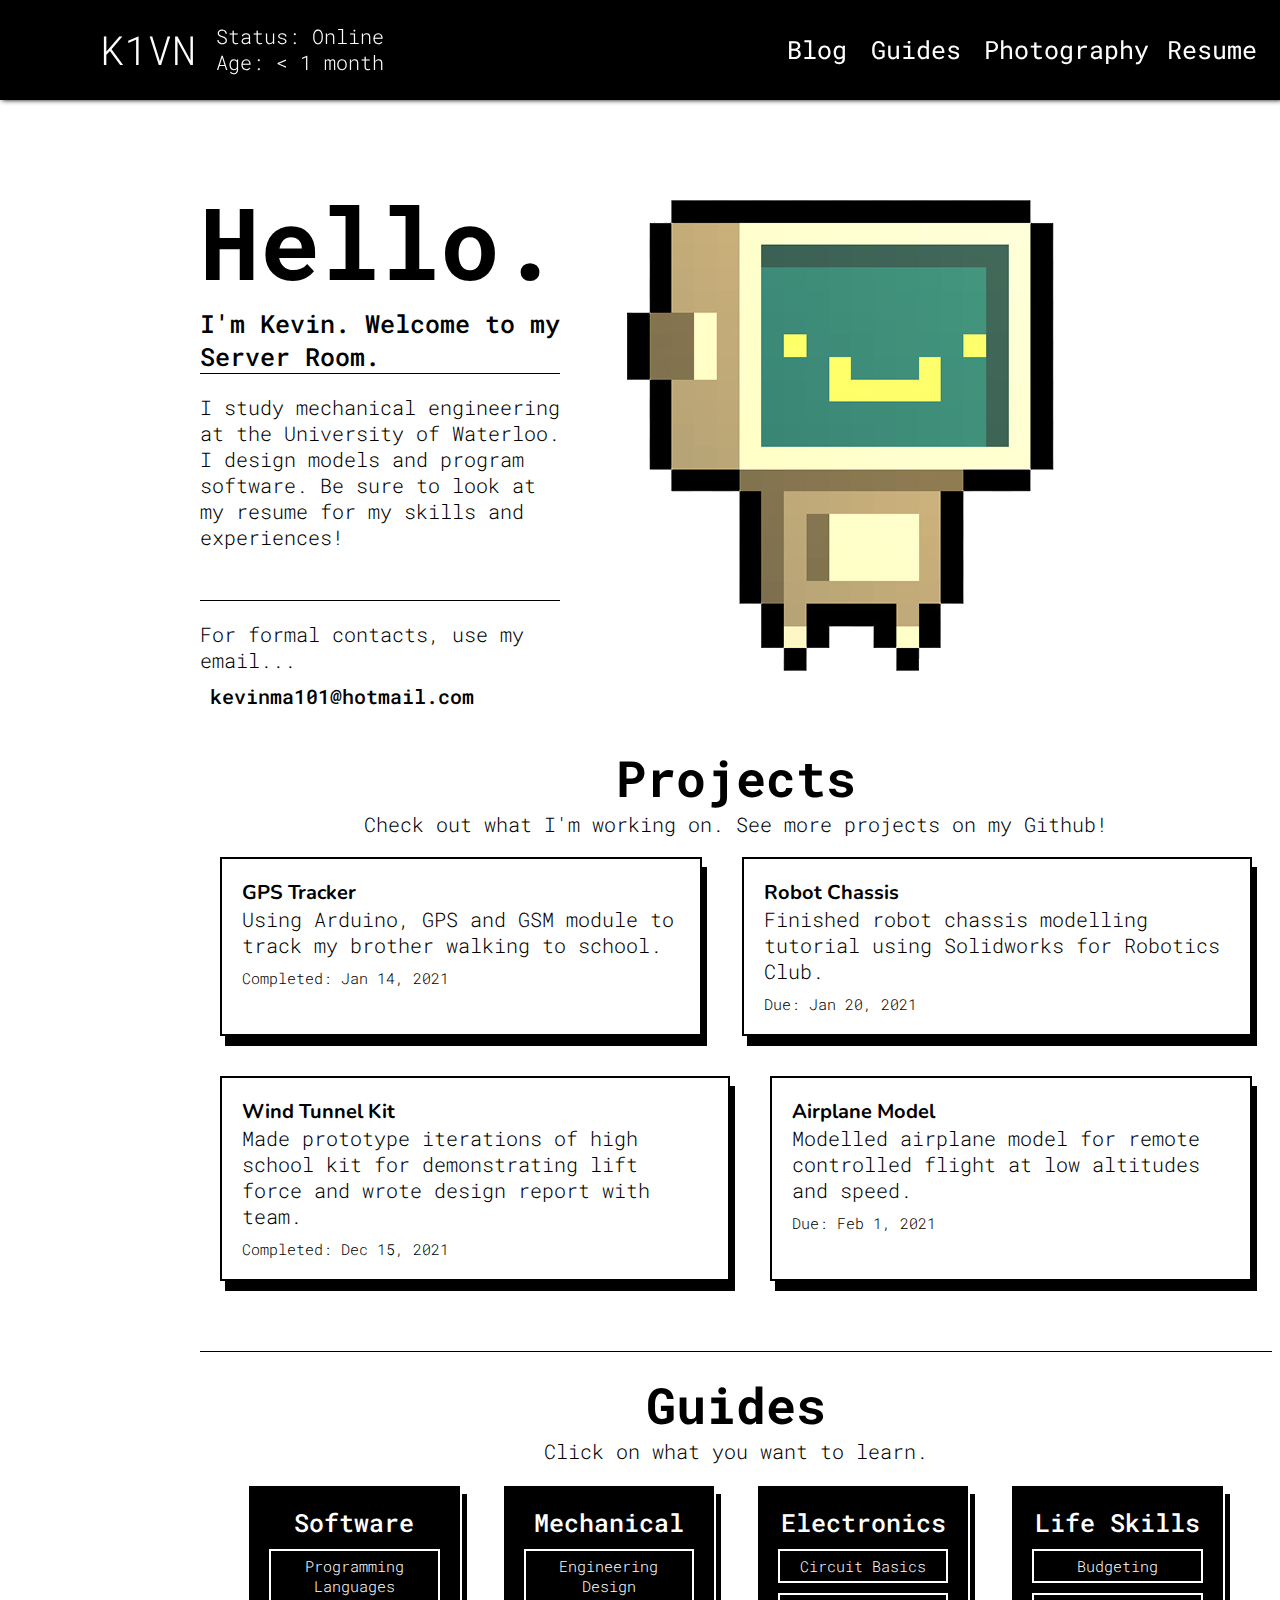
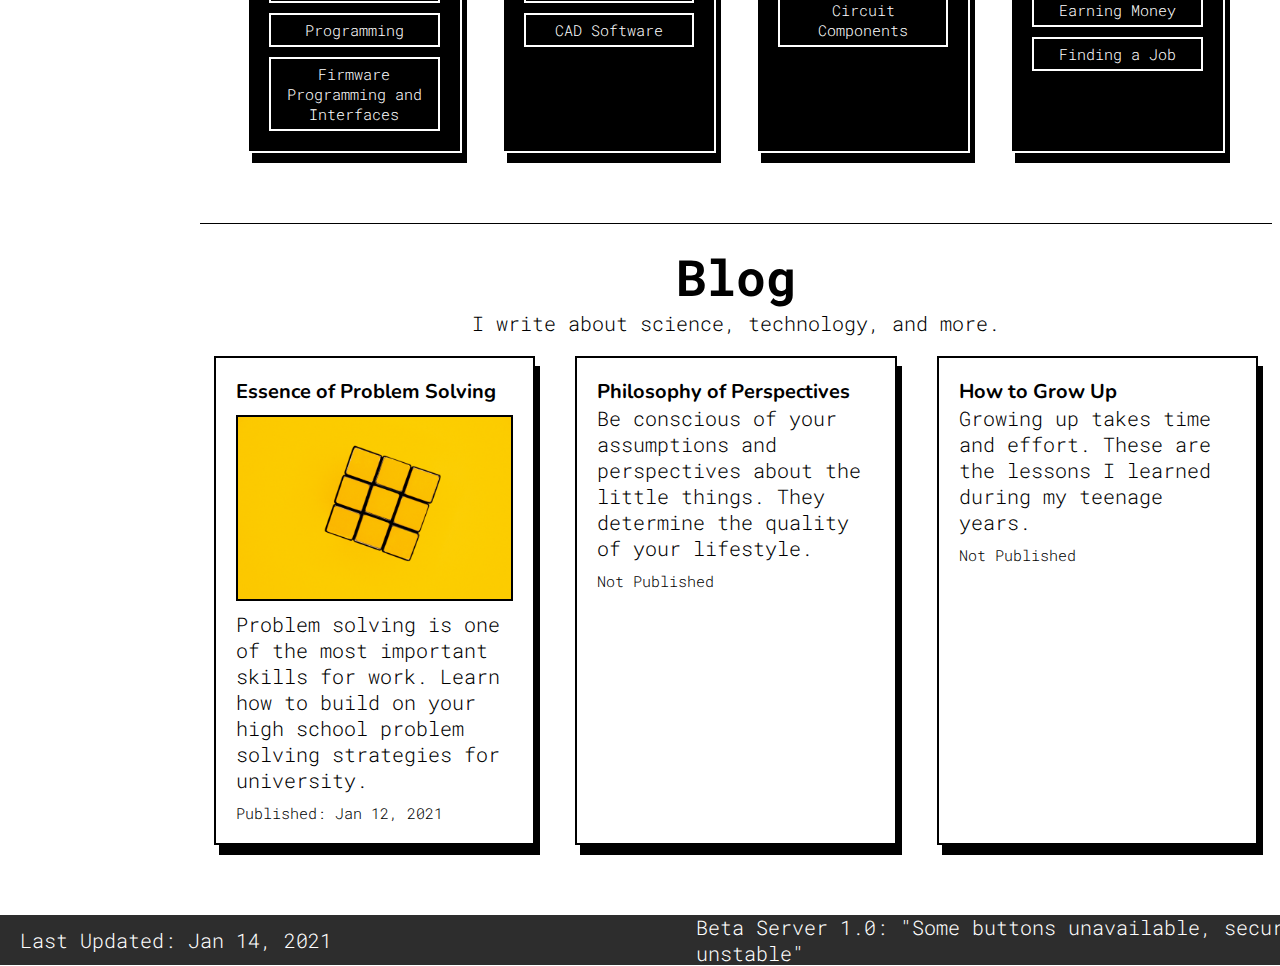
==== index.html @ d91791e1 "Initial commit" ====
<html lang="en">
<head>
    <meta charset="UTF-8">
    <meta name="viewport" content="width=device-width, initial-scale=1.0">
    <title>K1VN's Server Room</title>
    <link rel="stylesheet" href="style.css">
    <link rel="preconnect" href="https://fonts.gstatic.com">
    <link href="https://fonts.googleapis.com/css2?family=Roboto+Mono:wght@300;500&amp;display=swap" rel="stylesheet">
    <link href="https://fonts.googleapis.com/css2?family=Nunito:wght@300:600&amp;&display=swap" rel="stylesheet">
    <link rel="stylesheet" href="https://use.fontawesome.com/releases/v5.15.1/css/all.css" integrity="sha384-vp86vTRFVJgpjF9jiIGPEEqYqlDwgyBgEF109VFjmqGmIY/Y4HV4d3Gp2irVfcrp" crossorigin="anonymous">
</head>
<body>
    <div class='container'>
        <div class='header'>
            <div class='title'>
                <h1>K1VN</h1>
                <div class='status'>
                    <h5>Status: Online</h5>
                    <h5>Age: < 1 month</h5>
                </div>
            </div>
            <ul class='menu'>
                <li><a href="https://k17vn.medium.com">Blog</a></li>
                <li><a href="./guides.html">Guides</a></li>
                <li><a href="./photography.html">Photography</a></li>
                <li><a href="./resume.html">Resume</a></li>
            </ul>
        </div>
        <div class='intro'>
            <div class='intro_text'>
                <h1>Hello.</h1>
                <h5 id='name'>I'm Kevin. Welcome to my Server Room.</h5>
                <div class='about_text'>
                    <h5 id='about'>I study mechanical engineering at the
                        University of Waterloo. I design models and program software.
                        Be sure to look at my resume for my skills and experiences!
                    </h5>
                </div>
                <div class='socials'>
                    <a id='twitter' href="https://twitter.com/K1VN1"><i class="fab fa-twitter fa-3x"></i></a>
                    <a id='instagram' href="https://www.instagram.com/k17vn/"><i class="fab fa-instagram fa-3x"></i></a>
                    <a id='linkedin' href="https://www.linkedin.com/in/kevin-ma-6abb85183/"><i class="fab fa-linkedin fa-3x"></i></a>
                    <a id='github' href="https://github.com/K1VN"><i class="fab fa-github fa-3x"></i></a>
                    <a id='youtube' href="https://www.youtube.com/channel/UCVElT_tWoC9Z_DVdt9XWT1g?guided_help_flow=5"><i class="fab fa-youtube fa-3x"></i></a>
                </div>
                <div class='formal_socials'>
                    <h5 id='formal_contact'>For formal contacts, use my email...</h5>
                    <div class='email_contact'>
                        <a id='email' href="mailto:kevinma101@hotmail.com"><i class="far fa-envelope fa-2x"></i></a>
                        <h5>kevinma101@hotmail.com</h5>
                    </div>
                </div>
            </div>
            <img src="Images/RobotPP.png" alt="">
        </div>
        <div class='projects'>
            <h1 class='section_title'>Projects</h1>
            <h5 class='section_des'>Check out what I'm working on. See more projects on my Github!</h5>
            <div class='project_container'>
                <div class='project_block'>
                    <h1 class='block_title'>GPS Tracker</h1>
                    <h5 class='block_des'>Using Arduino, GPS and GSM module to track my brother walking to school.</h5>
                    <h5 class='block_tag'>Completed: Jan 14, 2021</h5>
                    <a class='github_link' href="https://github.com/K1VN"><i class="fab fa-github fa-2x"></i></a>
                </div>
                <div class='project_block'>
                    <h1 class='block_title'>Robot Chassis</h1>
                    <h5 class='block_des'>Finished robot chassis modelling tutorial using Solidworks for Robotics Club.</h5>
                    <h5 class='block_tag'>Due: Jan 20, 2021</h5>
                    <a class='github_link' href="https://github.com/K1VN"><i class="fab fa-github fa-2x"></i></a>
                </div>
            </div>
            <div class='project_container'>
                <div class='project_block'>
                    <h1 class='block_title'>Wind Tunnel Kit</h1>
                    <h5 class='block_des'>Made prototype iterations of high school kit for demonstrating lift force
                        and wrote design report with team.
                    </h5>
                    <h5 class='block_tag'>Completed: Dec 15, 2021</h5>
                    <a class='github_link' href="https://github.com/K1VN"><i class="fab fa-github fa-2x"></i></a>
                </div>
                <div class='project_block'>
                    <h1 class='block_title'>Airplane Model</h1>
                    <h5 class='block_des'>Modelled airplane model for remote controlled flight at low altitudes and speed.</h5>
                    <h5 class='block_tag'>Due: Feb 1, 2021</h5>
                    <a class='github_link' href="https://github.com/K1VN"><i class="fab fa-github fa-2x"></i></a>
                </div>
            </div>
        </div>
        <div class='guides'>
            <h1 class='section_title'>Guides</h1>
            <h5 class='section_des'>Click on what you want to learn.</h5>
            <div class='guide_content'>
                <div class='guide_block'>
                    <a id='guide_main' href="">Software</a>
                    <ul>
                        <li><a href="">Programming Languages</a></li>
                        <li><a href="">Programming</a></li>
                        <li><a href="">Firmware Programming and Interfaces</a></li>
                    </ul>
                </div>
                <div class='guide_block'>
                    <a id='guide_main' href="">Mechanical</a>
                    <ul>
                        <li><a href="">Engineering Design</a></li>
                        <li><a href="">CAD Software</a></li>
                    </ul>
                </div>
                <div class='guide_block'>
                    <a id='guide_main' href="">Electronics</a>
                    <ul>
                        <li><a href="">Circuit Basics</a></li>
                        <li><a href="">Circuit Components</a></li>
                    </ul>
                </div>
                <div class='guide_block'>
                    <a id='guide_main' href="">Life Skills</a>
                    <ul>
                        <li><a href="">Budgeting</a></li>
                        <li><a href="">Earning Money</a></li>
                        <li><a href="">Finding a Job</a></li>
                    </ul>
                </div>
            </div>
        </div>
        <div class='blog'>
            <h1 class='section_title'>Blog</h1>
            <h5 class='section_des'>I write about science, technology, and more.</h5>
            <div class='blog_container'>
                <div class='blog_block'>
                    <h1 class='block_title'>Essence of Problem Solving</h1>
                    <img class='block_img' src="./Images/daniele-franchi-dt0yhDQmJ4k-unsplash.jpg" alt="">
                    <h5 class='block_des'>Problem solving is one of the most important skills for work. Learn how to
                        build on your high school problem solving strategies for university.
                    </h5>
                    <h5 class='block_tag'>Published: Jan 12, 2021</h5>
                    <a class='medium_link' href="https://k17vn.medium.com"><i class="fab fa-medium fa-3x"></i></a>
                </div>
                <div class='blog_block'>
                    <h1 class='block_title'>Philosophy of Perspectives</h1>
                    <h5 class='block_des'>Be conscious of your assumptions and perspectives about the little things.
                        They determine the quality of your lifestyle.
                    </h5>
                    <h5 class='block_tag'>Not Published</h5>
                    <a class='medium_link' href="https://k17vn.medium.com"><i class="fab fa-medium fa-3x"></i></a>
                </div>
                <div class='blog_block'>
                    <h1 class='block_title'>How to Grow Up</h1>
                    <h5 class='block_des'>Growing up takes time and effort. These are the lessons I learned during my
                        teenage years.
                    </h5>
                    <h5 class='block_tag'>Not Published</h5>
                    <a class='medium_link' href="https://k17vn.medium.com"><i class="fab fa-medium fa-3x"></i></a>
                </div>
            </div>
        </div>
        <div class='footer'>
            <h5 class='date'>Last Updated: Jan 14, 2021</h5>
            <h5 class='version'>Beta Server 1.0: "Some buttons unavailable, security unstable"</h5>
        </div>
    </div>
</body>
</html>
---- style.css ----
* {
    padding: 0;
    margin: 0;
    box-sizing: border-box;
}

.container {
    display: grid;
    grid-template-columns: 150px 50px auto 150px 150px;
    grid-template-rows: 725px auto auto auto 50px;
}

/* Start of Header */

.header {
    width: 100%;
    height: 100px;
    border-bottom: 2px black solid;
    box-shadow: 2px 0 5px;
    display: flex;
    align-items: center;
    padding-left: 100px;
    position: fixed;
    background-color: black;
    z-index: 1;
}

.title {
    margin-right: 20px;
    padding-right: 20px;
    width: 60%;
    display: flex;
    align-items: center;
}

.title h1 {
    font-family: 'Roboto Mono', monospace;
    font-weight: 300;
    font-size: 40px;
    color: white;
}

.title h5 {
    font-family: 'Roboto Mono', monospace;
    font-weight: 300;
    font-size: 20px;
    color: white;
    margin-left: 20px;
}

.menu {
    display: flex;
    list-style: none;
}

.menu a {
    text-decoration: none;
    color: white;
    margin-right: 30px;
    font-family: 'Roboto Mono', monospace;
    font-size: 25px;
    position: relative;
}

.header a:after {
    width: 0;
    height: 2px;
    content: "";
    position: absolute;
    left: 50%;
    bottom: 0;
    background-color: white;
    display: block;
    transition: width 0.3s, left 0.3s;
}

.header a:hover:after {
    width: 100%;
    left: 0;
}

/* End of Header */
/* Start of Intro */

.intro {
    grid-column: 3 / span 2;
    grid-row: 1 / span 1;
    display: flex;
}

.intro_text {
    margin-top: 175px;
}

.intro h1 {
    font-family: 'Roboto Mono', monospace;
    font-size: 100px;
}

.intro h5 {
    font-family: 'Roboto Mono', monospace;
    font-size: 20px;
    font-weight: 300;
}

.about_text {
    width: 100%;
    border-top: 1px black solid;
}

#name {
    font-size: 25px;
    font-weight: 500;
}

#about {
    margin: 20px 0;
}

.formal_socials {
    margin-top: 50px;
    border-top: 1px black solid;
}

#formal_contact {
    margin-top: 20px;
}

.email_contact {
    margin-top: 10px;
    display: flex;
    align-items: center;
}

.email_contact a {
    text-decoration: none;
}

.email_contact h5 {
    margin-left: 10px;
    font-weight: 500;
}

#email {
    color: black;
}

.socials i {
    margin-left: 20px;
}

#twitter {
    color: #1DA1F2;
}

#instagram {
    color: #C13584;
}

#linkedin {
    color: #2867B2;
}

#github {
    color: black;
}

.intro img {
    width: 562px;
    height: 619px;
    margin-top: 100px;
    margin-right: 150px;
}

/* End of Intro */
/* Start of Projects */

.projects {
    grid-column: 3 / span 2;
    grid-row: 2 / span 1;
    border-bottom: 1px black solid;
    padding-bottom: 50px;
}

.section_title {
    font-family: 'Roboto Mono', monospace;
    font-size: 50px;
    margin-top: 20px;
    display: block;
    text-align: center;
}

.section_des {
    font-family: 'Roboto Mono', monospace;
    font-size: 20px;
    font-weight: 300;
    text-align: center;
}

.project_container {
    display: flex;
    justify-content: center;
}

.project_block {
    min-width: 45%;
    margin: 20px;
    padding: 20px;
    border: 2px black solid;
    box-shadow: 5px 10px;
    transition: background-color 0.3s, color 0.3s, box-shadow 0.2s;
}

.project_block:hover > .github_link {
    color: white;
}

.project_block:hover {
    background-color: black;
    color: white;
}

.block_title {
    font-family: 'Nunito', monospace;
    font-size: 20px;
}

.block_des {
    font-family: 'Roboto Mono', monospace;
    font-weight: 300;
    font-size: 20px;
}

.block_tag {
    font-family: 'Roboto Mono', monospace;
    font-weight: 300;
    font-size: 15px;
    margin-top: 10px;
}

.github_link {
    float: right;
    color: black;
}

/* End of Projects */
/* Start of Guides */

.guides {
    grid-column: 3 / span 2;
    grid-row: 3 / span 1;
    border-bottom: 1px black solid;
    padding-bottom: 50px;
}

.guide_content {
    display: flex;
    vertical-align: middle;
    text-align: center;
    justify-content: center;
}

.guide_block {
    width: 20%;
    margin: 20px;
    padding: 20px;
    border: 2px white solid;
    box-shadow: 5px 10px;
    background-color: black;
}

.guide_block ul {
    list-style: none;
}

.guide_block li {
    margin-top: 10px;
    padding: 5px;
    border: 2px white solid;
}

.guide_block a {
    font-family: 'Roboto Mono', monospace;
    font-size: 15px;
    font-weight: 300;
    text-decoration: none;
    color: white;
    display: block;
}

#guide_main {
    font-size: 25px;
    font-weight: 500;
}

@keyframes flicker {
    0% {
        background-color: black;
        color: white;
    }
    50% {
        background-color: white;
        color: black;
    }
    100% {
        background-color: black;
        color: white;
    }
}

.guide_block a:hover {
    animation-name: flicker;
    animation-duration: 1s;
    animation-iteration-count: infinite;
}

/* End of Guides */
/* Start of Content */

.blog {
    grid-column: 3 / span 2;
    grid-row: 4 / span 1;
    padding-bottom: 50px;
}

.blog_container {
    display: flex;
    justify-content: center;
}

.blog_block {
    min-width: 30%;
    margin: 20px;
    padding: 20px;
    border: 2px black solid;
    box-shadow: 5px 10px;
    transition: background-color 0.3s, color 0.3s, box-shadow 0.2s;
}

.block_img {
    width: 100%;
    height: auto;
    border: 2px black solid;
    margin: 10px 0;
}

.medium_link {
    float: right;
    color: black;
}

.blog_block:hover > .medium_link {
    color: white;
}

.blog_block:hover > .block_img {
    border: 2px white solid;
}

.blog_block:hover {
    background-color: black;
    color: white;
}

#medium {
    color: black;
}

#youtube {
    color: #FF0000;
}

/* End of Content */
/* Start of Footer */

.footer {
    grid-column: 1 / span 5;
    grid-row: 5 / span 1;
    background-color: #2d2d2d;
    padding: 20px;
    display: flex;
    align-items: center;
}

.footer h5 {
    font-family: 'Roboto Mono', monospace;
    color: white;
    font-weight: 300;
    font-size: 20px;
}

.date {
    width: 50%;
}

.version {
    margin-left: 20px;
}
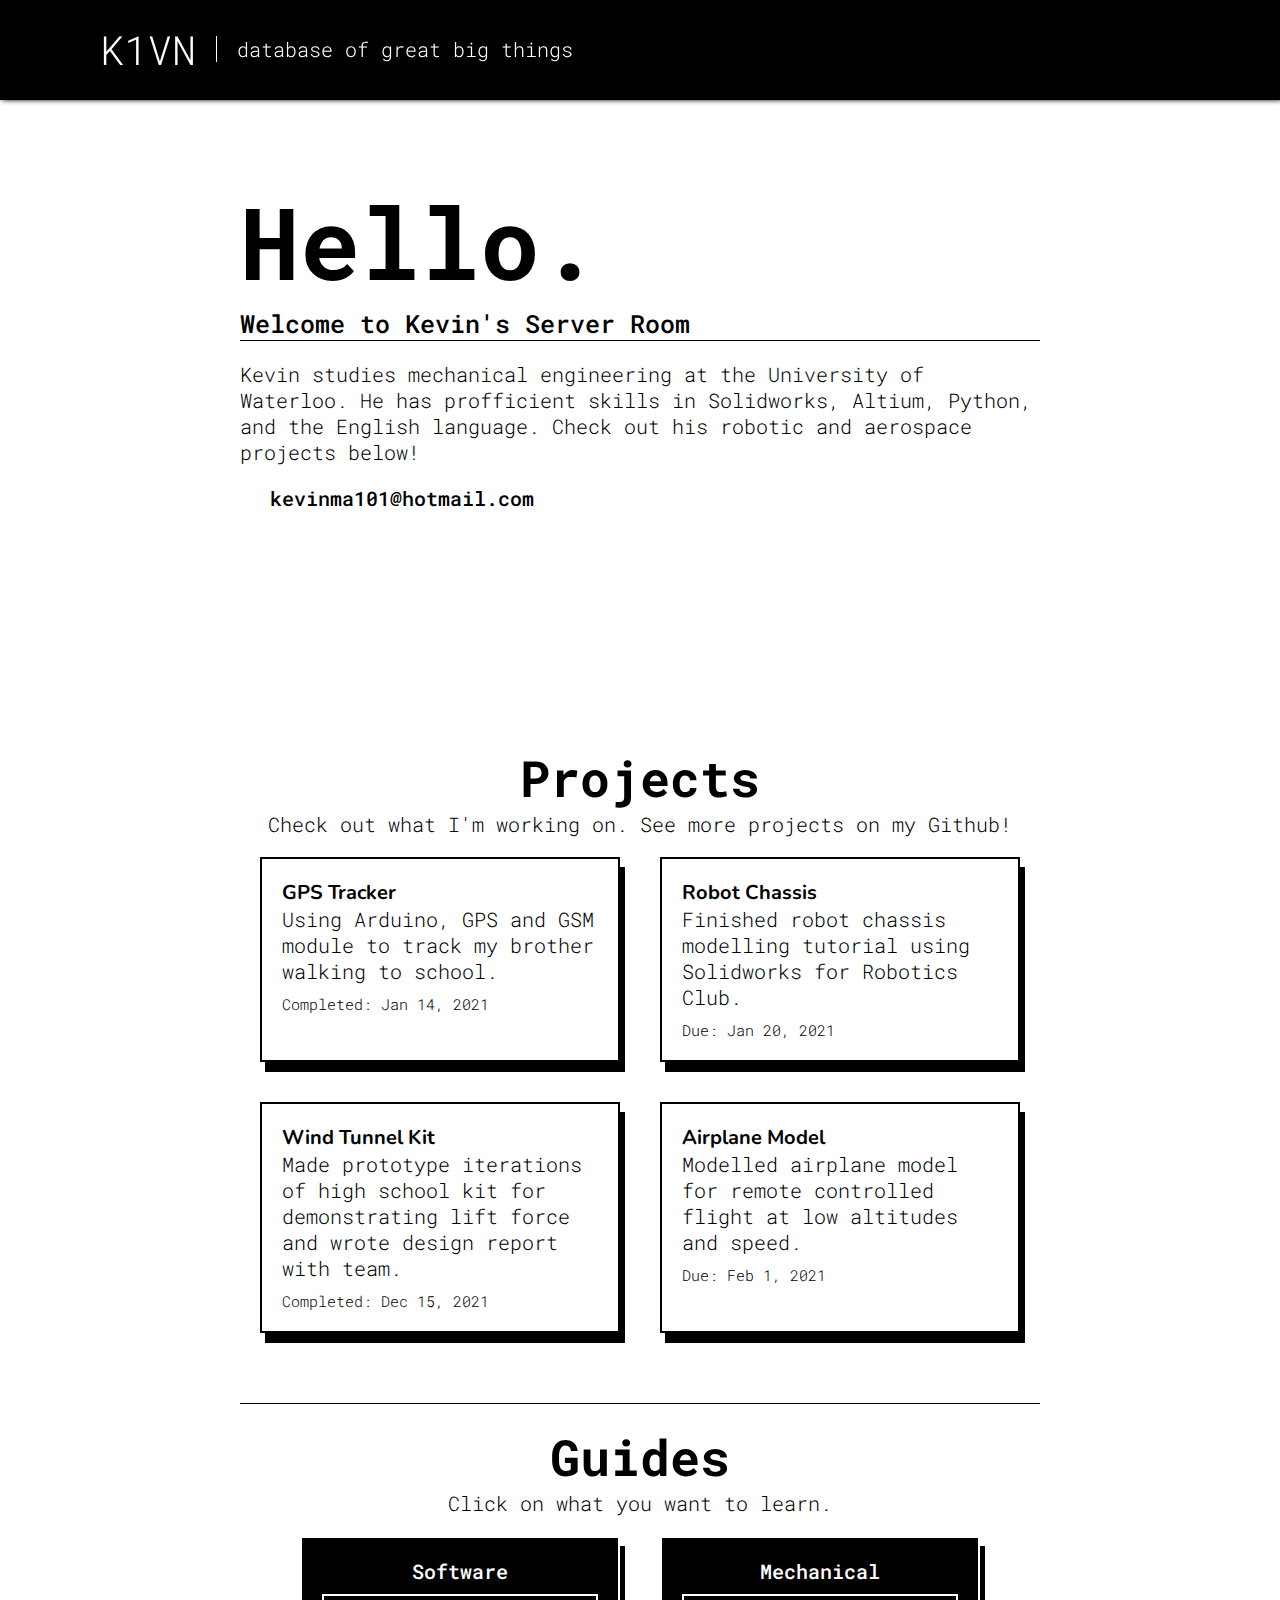
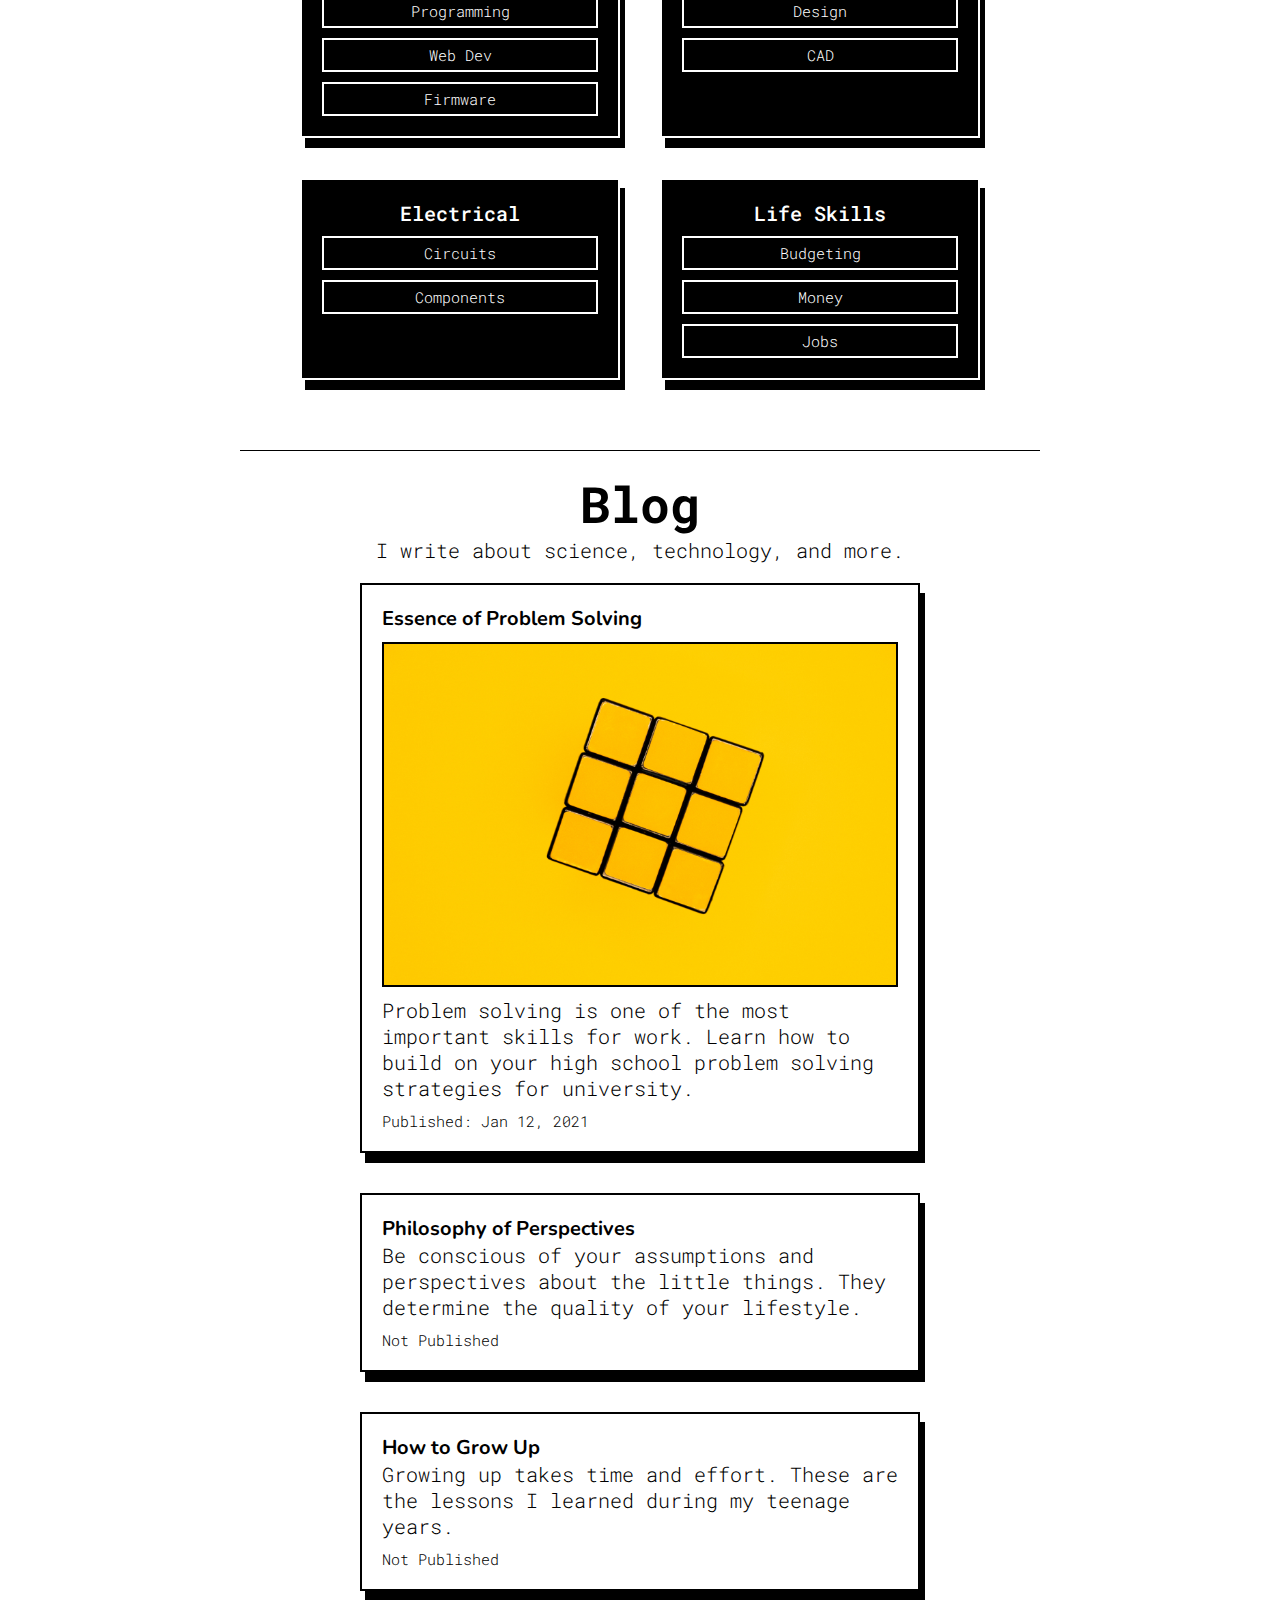
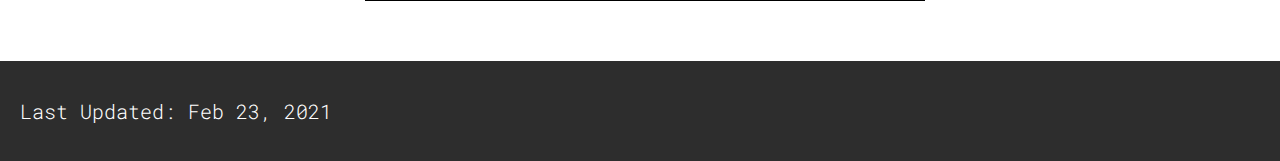
==== commit 55654101: "Redesigned for mobile" ====
--- a/index.html
+++ b/index.html
@@ -14,26 +14,20 @@
         <div class='header'>
             <div class='title'>
                 <h1>K1VN</h1>
-                <div class='status'>
-                    <h5>Status: Online</h5>
-                    <h5>Age: < 1 month</h5>
+                <div class='slogan'>
+                    <h5>database of great big things</h5>
                 </div>
             </div>
-            <ul class='menu'>
-                <li><a href="https://k17vn.medium.com">Blog</a></li>
-                <li><a href="./guides.html">Guides</a></li>
-                <li><a href="./photography.html">Photography</a></li>
-                <li><a href="./resume.html">Resume</a></li>
-            </ul>
         </div>
         <div class='intro'>
             <div class='intro_text'>
                 <h1>Hello.</h1>
-                <h5 id='name'>I'm Kevin. Welcome to my Server Room.</h5>
+                <h5 id='name'>Welcome to Kevin's Server Room</h5>
                 <div class='about_text'>
-                    <h5 id='about'>I study mechanical engineering at the
-                        University of Waterloo. I design models and program software.
-                        Be sure to look at my resume for my skills and experiences!
+                    <h5 id='about'>Kevin studies mechanical engineering at the
+                        University of Waterloo. He has profficient skills in Solidworks,
+                        Altium, Python, and the English language. Check out his
+                        robotic and aerospace projects below!
                     </h5>
                 </div>
                 <div class='socials'>
@@ -43,15 +37,11 @@
                     <a id='github' href="https://github.com/K1VN"><i class="fab fa-github fa-3x"></i></a>
                     <a id='youtube' href="https://www.youtube.com/channel/UCVElT_tWoC9Z_DVdt9XWT1g?guided_help_flow=5"><i class="fab fa-youtube fa-3x"></i></a>
                 </div>
-                <div class='formal_socials'>
-                    <h5 id='formal_contact'>For formal contacts, use my email...</h5>
-                    <div class='email_contact'>
-                        <a id='email' href="mailto:kevinma101@hotmail.com"><i class="far fa-envelope fa-2x"></i></a>
-                        <h5>kevinma101@hotmail.com</h5>
-                    </div>
+                <div class='email_contact'>
+                    <a id='email' href="mailto:kevinma101@hotmail.com"><i class="far fa-envelope fa-3x"></i></a>
+                    <h5>kevinma101@hotmail.com</h5>
                 </div>
             </div>
-            <img src="Images/RobotPP.png" alt="">
         </div>
         <div class='projects'>
             <h1 class='section_title'>Projects</h1>
@@ -94,31 +84,33 @@
                 <div class='guide_block'>
                     <a id='guide_main' href="">Software</a>
                     <ul>
-                        <li><a href="">Programming Languages</a></li>
                         <li><a href="">Programming</a></li>
-                        <li><a href="">Firmware Programming and Interfaces</a></li>
+                        <li><a href="">Web Dev</a></li>
+                        <li><a href="">Firmware</a></li>
                     </ul>
                 </div>
                 <div class='guide_block'>
                     <a id='guide_main' href="">Mechanical</a>
                     <ul>
-                        <li><a href="">Engineering Design</a></li>
-                        <li><a href="">CAD Software</a></li>
+                        <li><a href="">Design</a></li>
+                        <li><a href="">CAD</a></li>
                     </ul>
                 </div>
+            </div>
+            <div class='guide_content'>
                 <div class='guide_block'>
-                    <a id='guide_main' href="">Electronics</a>
+                    <a id='guide_main' href="">Electrical</a>
                     <ul>
-                        <li><a href="">Circuit Basics</a></li>
-                        <li><a href="">Circuit Components</a></li>
+                        <li><a href="">Circuits</a></li>
+                        <li><a href="">Components</a></li>
                     </ul>
                 </div>
                 <div class='guide_block'>
                     <a id='guide_main' href="">Life Skills</a>
                     <ul>
                         <li><a href="">Budgeting</a></li>
-                        <li><a href="">Earning Money</a></li>
-                        <li><a href="">Finding a Job</a></li>
+                        <li><a href="">Money</a></li>
+                        <li><a href="">Jobs</a></li>
                     </ul>
                 </div>
             </div>
@@ -136,6 +128,8 @@
                     <h5 class='block_tag'>Published: Jan 12, 2021</h5>
                     <a class='medium_link' href="https://k17vn.medium.com"><i class="fab fa-medium fa-3x"></i></a>
                 </div>
+            </div>
+            <div class='blog_container'>
                 <div class='blog_block'>
                     <h1 class='block_title'>Philosophy of Perspectives</h1>
                     <h5 class='block_des'>Be conscious of your assumptions and perspectives about the little things.
@@ -144,6 +138,8 @@
                     <h5 class='block_tag'>Not Published</h5>
                     <a class='medium_link' href="https://k17vn.medium.com"><i class="fab fa-medium fa-3x"></i></a>
                 </div>
+            </div>
+            <div class='blog_container'>
                 <div class='blog_block'>
                     <h1 class='block_title'>How to Grow Up</h1>
                     <h5 class='block_des'>Growing up takes time and effort. These are the lessons I learned during my
@@ -155,8 +151,7 @@
             </div>
         </div>
         <div class='footer'>
-            <h5 class='date'>Last Updated: Jan 14, 2021</h5>
-            <h5 class='version'>Beta Server 1.0: "Some buttons unavailable, security unstable"</h5>
+            <h5 class='date'>Last Updated: Feb 23, 2021</h5>
         </div>
     </div>
 </body>
--- a/style.css
+++ b/style.css
@@ -6,8 +6,8 @@
 
 .container {
     display: grid;
-    grid-template-columns: 150px 50px auto 150px 150px;
-    grid-template-rows: 725px auto auto auto 50px;
+    grid-template-columns: 2fr 800px 2fr;
+    grid-template-rows: 725px auto auto auto 100px;
 }
 
 /* Start of Header */
@@ -48,18 +48,9 @@
     margin-left: 20px;
 }
 
-.menu {
-    display: flex;
-    list-style: none;
-}
-
-.menu a {
-    text-decoration: none;
-    color: white;
-    margin-right: 30px;
-    font-family: 'Roboto Mono', monospace;
-    font-size: 25px;
-    position: relative;
+.slogan {
+    margin-left: 20px;
+    border-left: 1px solid white;
 }
 
 .header a:after {
@@ -83,7 +74,7 @@
 /* Start of Intro */
 
 .intro {
-    grid-column: 3 / span 2;
+    grid-column: 2;
     grid-row: 1 / span 1;
     display: flex;
 }
@@ -117,17 +108,9 @@
     margin: 20px 0;
 }
 
-.formal_socials {
-    margin-top: 50px;
-    border-top: 1px black solid;
-}
-
-#formal_contact {
+.email_contact {
+    margin-left: 20px;
     margin-top: 20px;
-}
-
-.email_contact {
-    margin-top: 10px;
     display: flex;
     align-items: center;
 }
@@ -165,18 +148,11 @@
     color: black;
 }
 
-.intro img {
-    width: 562px;
-    height: 619px;
-    margin-top: 100px;
-    margin-right: 150px;
-}
-
 /* End of Intro */
 /* Start of Projects */
 
 .projects {
-    grid-column: 3 / span 2;
+    grid-column: 2;
     grid-row: 2 / span 1;
     border-bottom: 1px black solid;
     padding-bottom: 50px;
@@ -243,11 +219,17 @@
     color: black;
 }
 
+@media (max-width: 800px) {
+    .intro, .project, .guides, .blog {
+        margin: 0 20px;
+    }
+}
+
 /* End of Projects */
 /* Start of Guides */
 
 .guides {
-    grid-column: 3 / span 2;
+    grid-column: 2;
     grid-row: 3 / span 1;
     border-bottom: 1px black solid;
     padding-bottom: 50px;
@@ -261,7 +243,7 @@
 }
 
 .guide_block {
-    width: 20%;
+    width: 40%;
     margin: 20px;
     padding: 20px;
     border: 2px white solid;
@@ -289,7 +271,7 @@
 }
 
 #guide_main {
-    font-size: 25px;
+    font-size: 20px;
     font-weight: 500;
 }
 
@@ -318,7 +300,7 @@
 /* Start of Content */
 
 .blog {
-    grid-column: 3 / span 2;
+    grid-column: 2;
     grid-row: 4 / span 1;
     padding-bottom: 50px;
 }
@@ -330,6 +312,7 @@
 
 .blog_block {
     min-width: 30%;
+    width: 70%;
     margin: 20px;
     padding: 20px;
     border: 2px black solid;
@@ -392,7 +375,3 @@
 .date {
     width: 50%;
 }
-
-.version {
-    margin-left: 20px;
-}
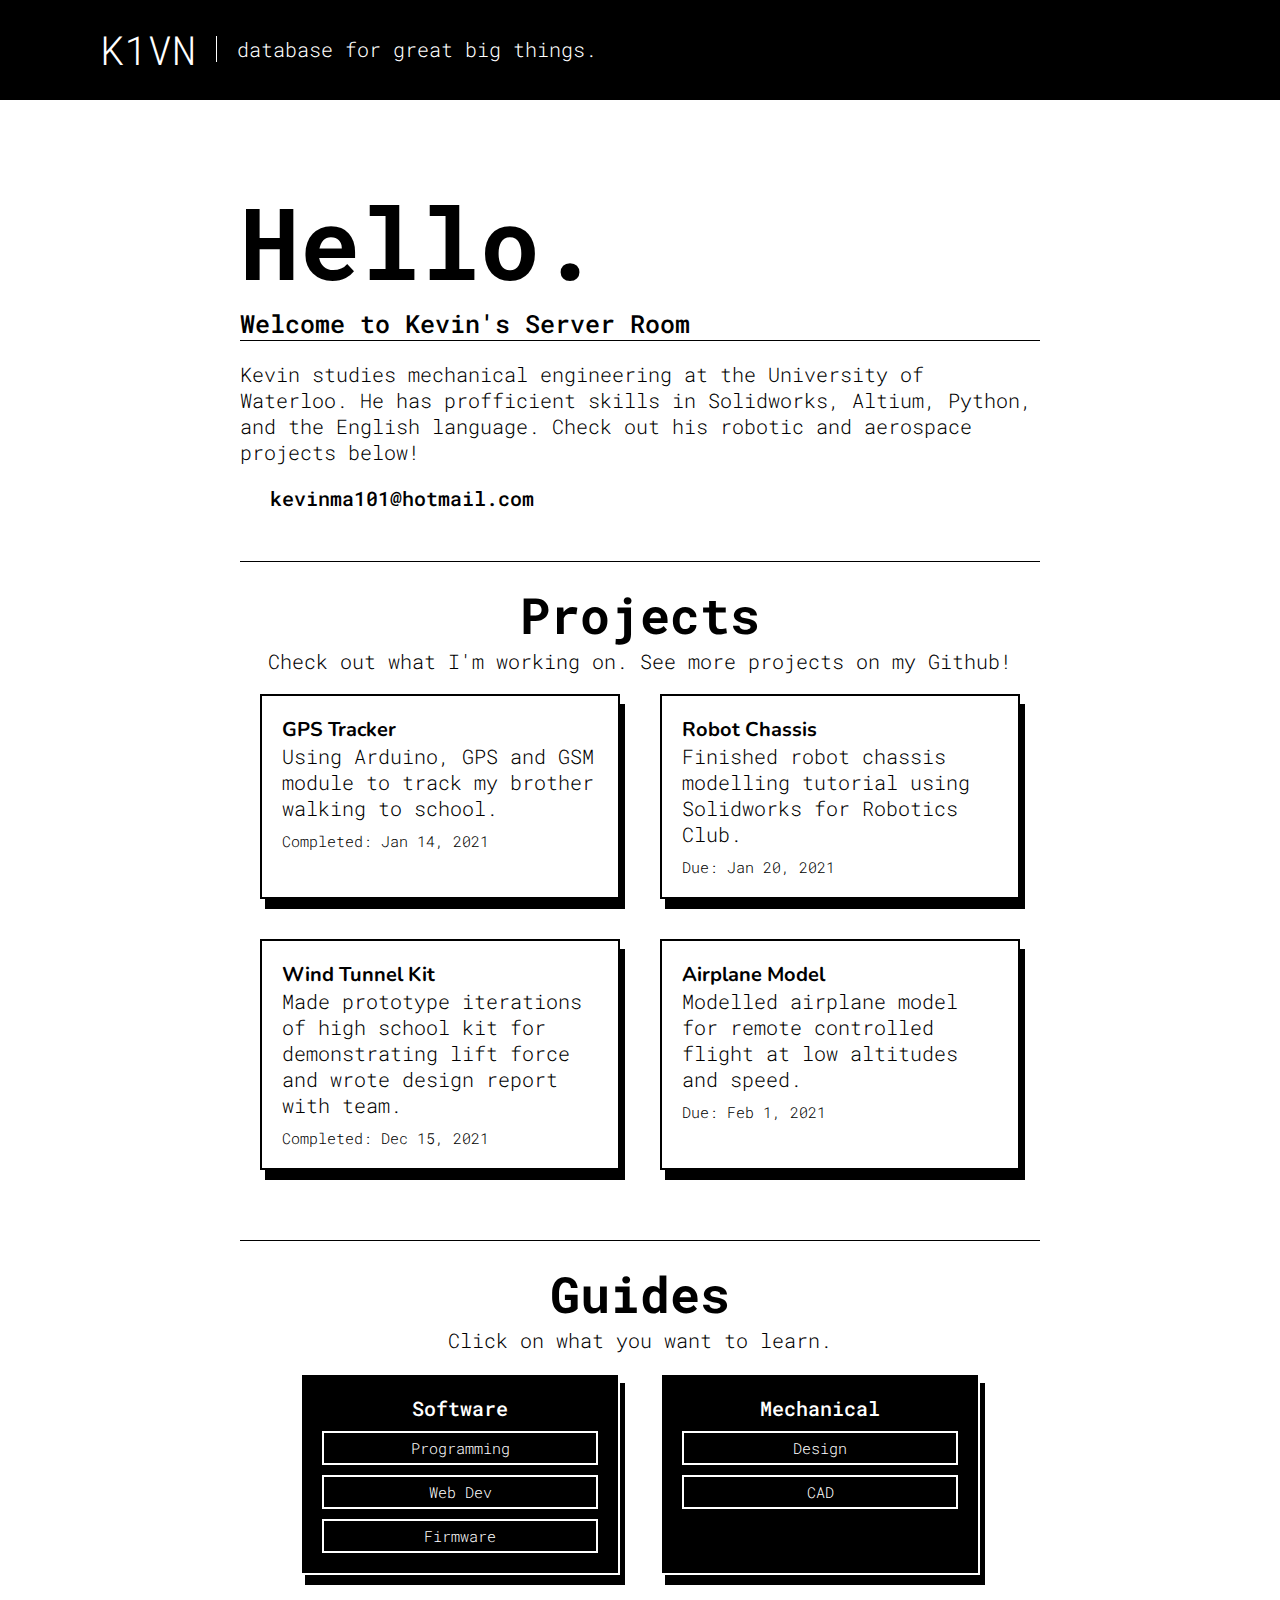
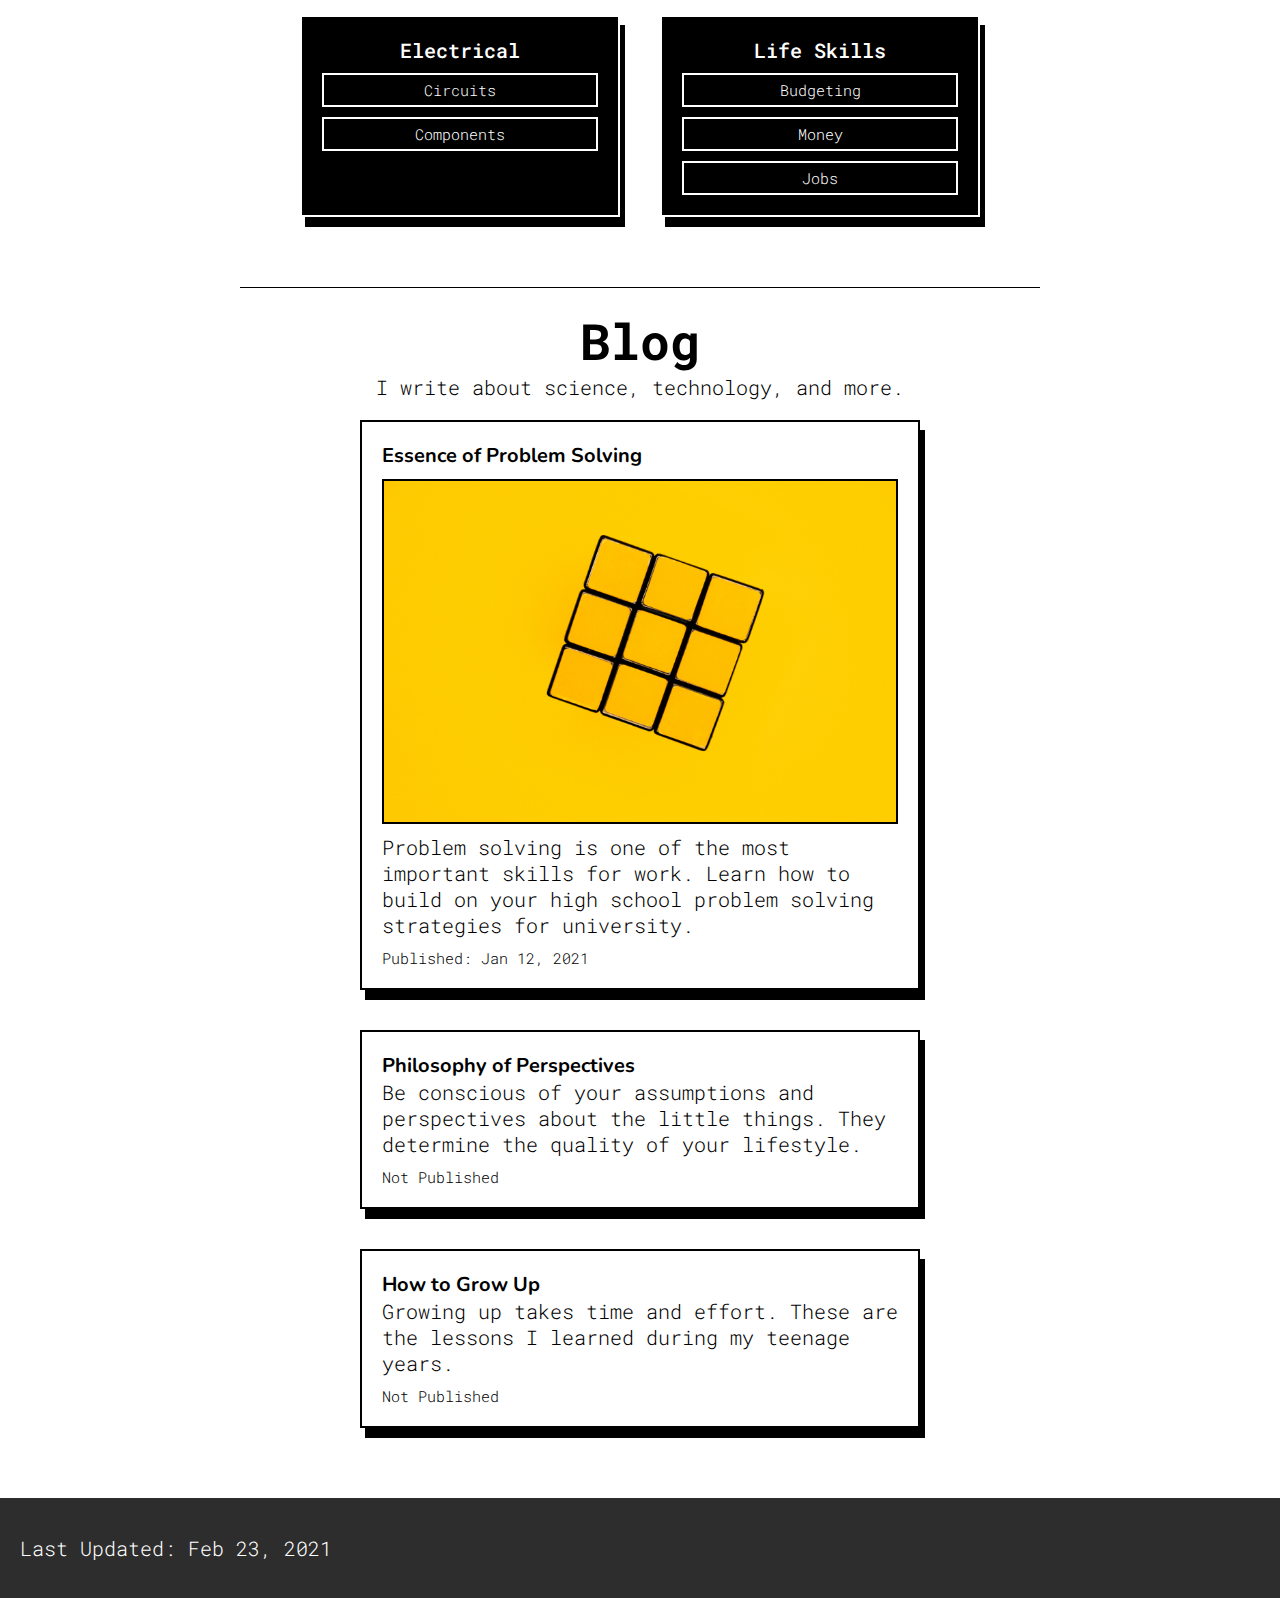
==== commit d9739b31: "small optimization edits" ====
--- a/index.html
+++ b/index.html
@@ -1,7 +1,8 @@
 <html lang="en">
 <head>
     <meta charset="UTF-8">
-    <meta name="viewport" content="width=device-width, initial-scale=1.0">
+    <meta name="viewport" content="width=device-width, initial-scale=0.50">
+    <meta name="description" content="This is a database of guides, projects for engineering.">
     <title>K1VN's Server Room</title>
     <link rel="stylesheet" href="style.css">
     <link rel="preconnect" href="https://fonts.gstatic.com">
@@ -15,7 +16,7 @@
             <div class='title'>
                 <h1>K1VN</h1>
                 <div class='slogan'>
-                    <h5>database of great big things</h5>
+                    <h5>database for great big things.</h5>
                 </div>
             </div>
         </div>
--- a/style.css
+++ b/style.css
@@ -7,7 +7,7 @@
 .container {
     display: grid;
     grid-template-columns: 2fr 800px 2fr;
-    grid-template-rows: 725px auto auto auto 100px;
+    grid-template-rows: auto auto auto auto 100px;
 }
 
 /* Start of Header */
@@ -16,7 +16,6 @@
     width: 100%;
     height: 100px;
     border-bottom: 2px black solid;
-    box-shadow: 2px 0 5px;
     display: flex;
     align-items: center;
     padding-left: 100px;
@@ -77,6 +76,8 @@
     grid-column: 2;
     grid-row: 1 / span 1;
     display: flex;
+    border-bottom: 1px black solid;
+    padding-bottom: 50px;
 }
 
 .intro_text {
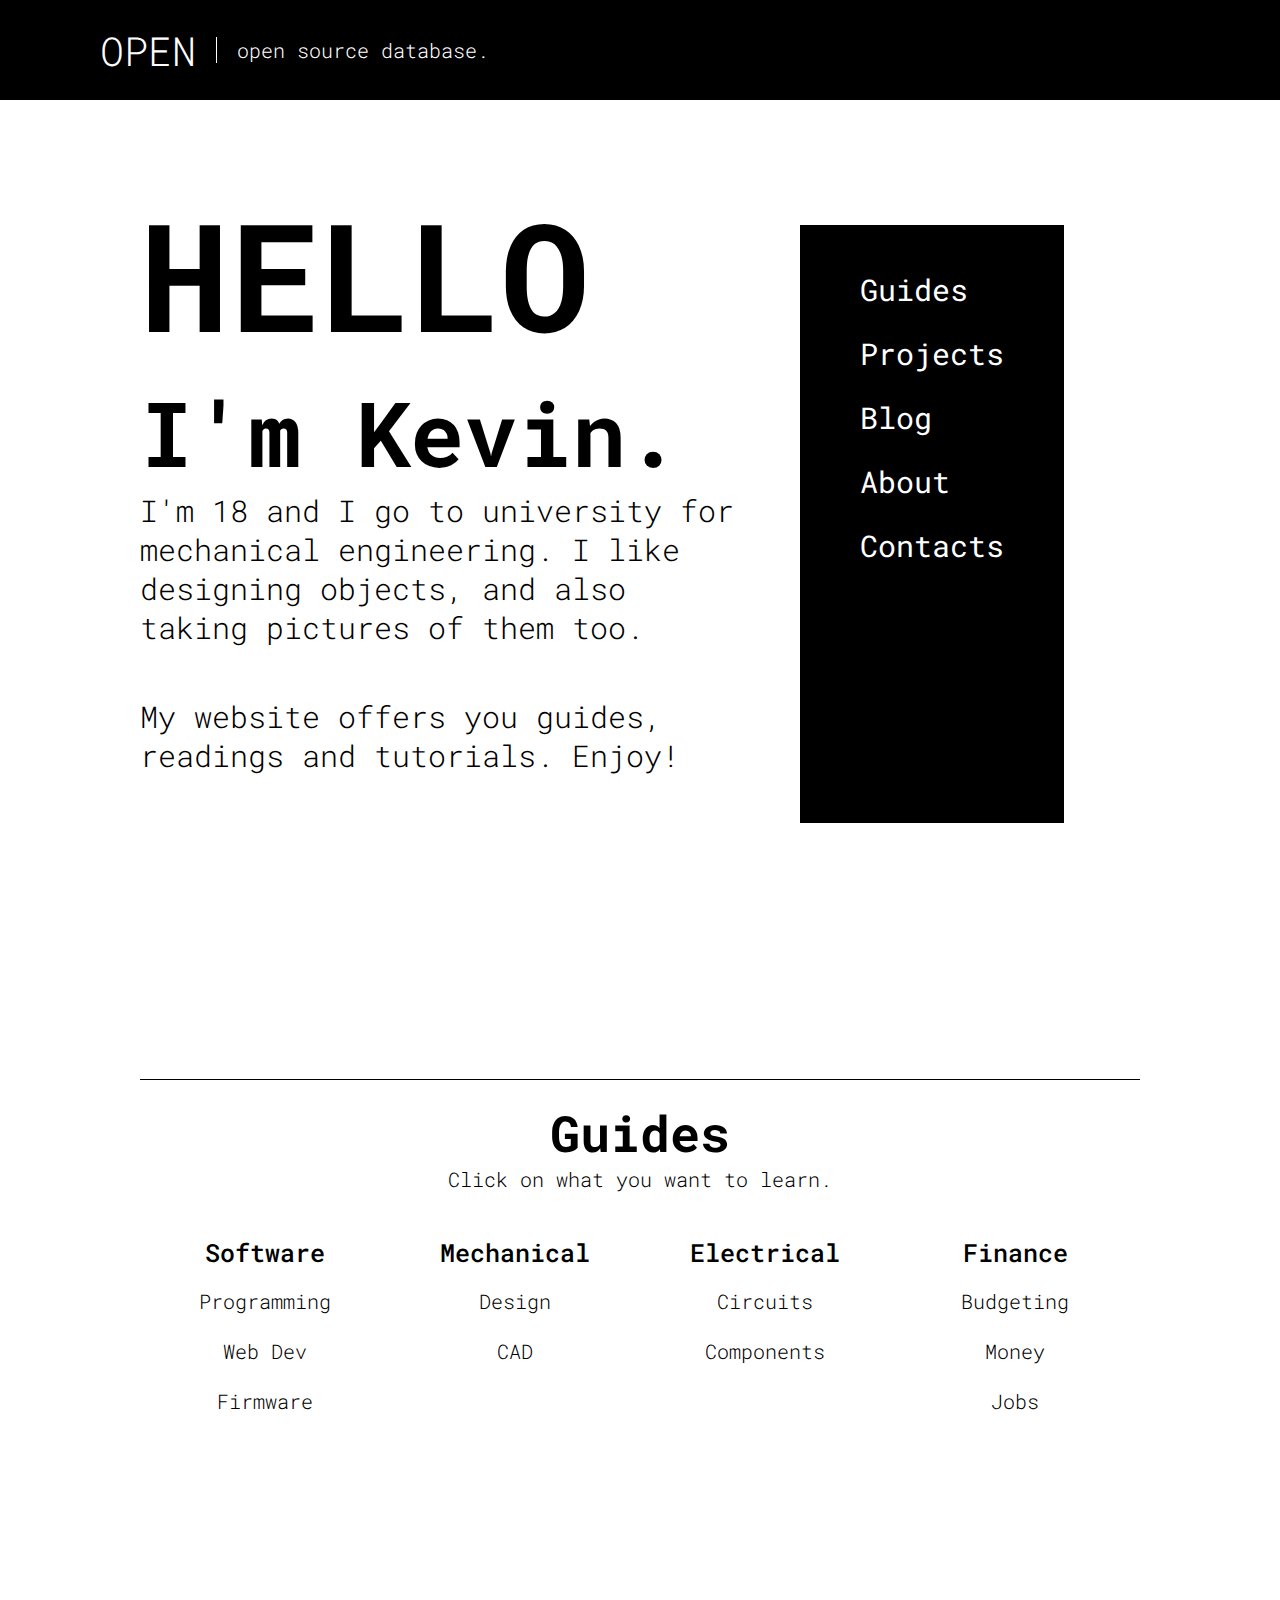
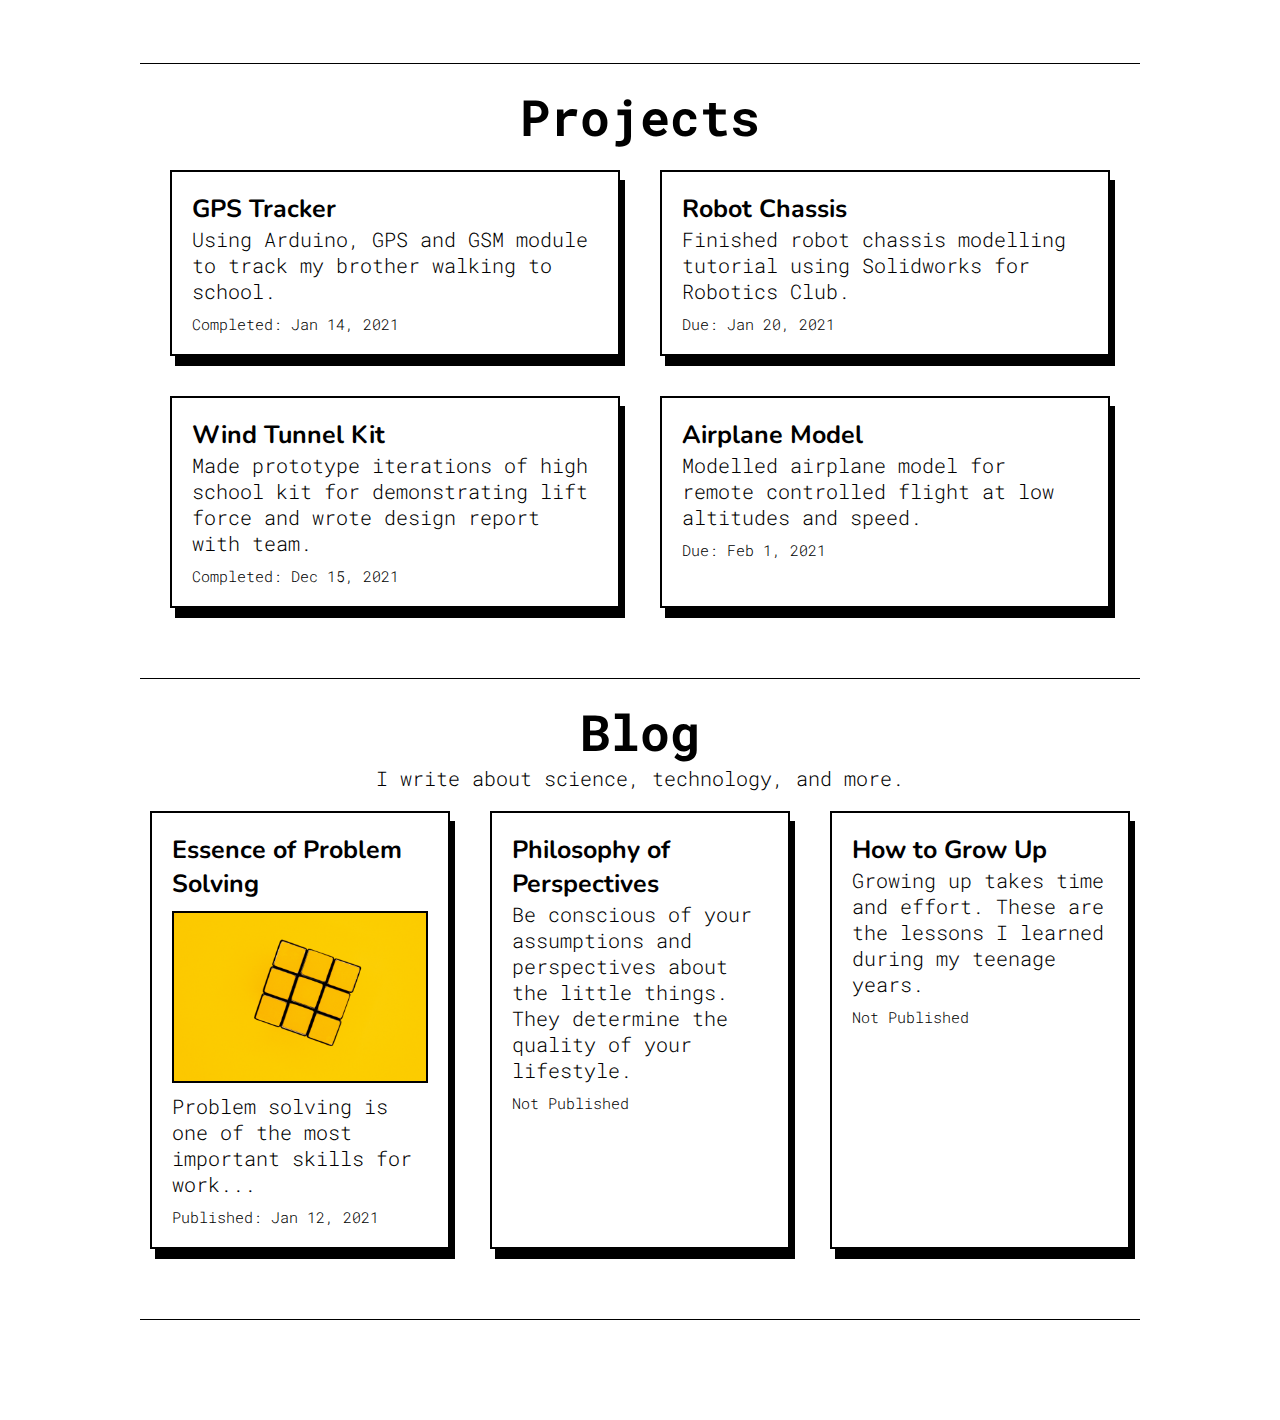
==== commit 450cc79d: "Changed layout of title page" ====
--- a/index.html
+++ b/index.html
@@ -1,9 +1,9 @@
 <html lang="en">
 <head>
     <meta charset="UTF-8">
-    <meta name="viewport" content="width=device-width, initial-scale=0.50">
+    <meta name="viewport" content="width=1000, initial-scale=0.40">
     <meta name="description" content="This is a database of guides, projects for engineering.">
-    <title>K1VN's Server Room</title>
+    <title>OPEN DATABASE</title>
     <link rel="stylesheet" href="style.css">
     <link rel="preconnect" href="https://fonts.gstatic.com">
     <link href="https://fonts.googleapis.com/css2?family=Roboto+Mono:wght@300;500&amp;display=swap" rel="stylesheet">
@@ -14,39 +14,69 @@
     <div class='container'>
         <div class='header'>
             <div class='title'>
-                <h1>K1VN</h1>
+                <h1>OPEN</h1>
                 <div class='slogan'>
-                    <h5>database for great big things.</h5>
+                    <h5>open source database.</h5>
                 </div>
             </div>
         </div>
         <div class='intro'>
             <div class='intro_text'>
-                <h1>Hello.</h1>
-                <h5 id='name'>Welcome to Kevin's Server Room</h5>
-                <div class='about_text'>
-                    <h5 id='about'>Kevin studies mechanical engineering at the
-                        University of Waterloo. He has profficient skills in Solidworks,
-                        Altium, Python, and the English language. Check out his
-                        robotic and aerospace projects below!
-                    </h5>
+                <h1>Hello</h1>
+                <h5>I'm Kevin.</h5>
+                <h5 id='about'>I'm 18 and I go to university for mechanical engineering.
+                    I like designing objects, and also taking pictures of them too.
+                </h5>
+                <h5 id='about_website'>My website offers you guides, readings and tutorials. Enjoy!</h5>
+            </div>
+            <div class='menu'>
+                <ul>
+                    <li><a href="">Guides</a></li>
+                    <li><a href="">Projects</a></li>
+                    <li><a href="">Blog</a></li>
+                    <li><a href="">About</a></li>
+                    <li><a href="">Contacts</a></li>
+                </ul>
+            </div>
+        </div>
+        <div class='guides'>
+            <h1 class='section_title'>Guides</h1>
+            <h5 class='section_des'>Click on what you want to learn.</h5>
+            <div class='guide_content'>
+                <div class='guide_block flicker'>
+                    <a id='guide_main' href="">Software</a>
+                    <ul>
+                        <li><a href="">Programming</a></li>
+                        <li><a href="">Web Dev</a></li>
+                        <li><a href="">Firmware</a></li>
+                    </ul>
                 </div>
-                <div class='socials'>
-                    <a id='twitter' href="https://twitter.com/K1VN1"><i class="fab fa-twitter fa-3x"></i></a>
-                    <a id='instagram' href="https://www.instagram.com/k17vn/"><i class="fab fa-instagram fa-3x"></i></a>
-                    <a id='linkedin' href="https://www.linkedin.com/in/kevin-ma-6abb85183/"><i class="fab fa-linkedin fa-3x"></i></a>
-                    <a id='github' href="https://github.com/K1VN"><i class="fab fa-github fa-3x"></i></a>
-                    <a id='youtube' href="https://www.youtube.com/channel/UCVElT_tWoC9Z_DVdt9XWT1g?guided_help_flow=5"><i class="fab fa-youtube fa-3x"></i></a>
+                <div class='guide_block flicker'>
+                    <a id='guide_main' href="">Mechanical</a>
+                    <ul>
+                        <li><a href="">Design</a></li>
+                        <li><a href="">CAD</a></li>
+                    </ul>
                 </div>
-                <div class='email_contact'>
-                    <a id='email' href="mailto:kevinma101@hotmail.com"><i class="far fa-envelope fa-3x"></i></a>
-                    <h5>kevinma101@hotmail.com</h5>
+                <div class='guide_block flicker'>
+                    <a id='guide_main' href="">Electrical</a>
+                    <ul>
+                        <li><a href="">Circuits</a></li>
+                        <li><a href="">Components</a></li>
+                    </ul>
+                </div>
+                <div class='guide_block flicker'>
+                    <a id='guide_main' href="">Finance</a>
+                    <ul>
+                        <li><a href="">Budgeting</a></li>
+                        <li><a href="">Money</a></li>
+                        <li><a href="">Jobs</a></li>
+                    </ul>
                 </div>
             </div>
         </div>
         <div class='projects'>
             <h1 class='section_title'>Projects</h1>
-            <h5 class='section_des'>Check out what I'm working on. See more projects on my Github!</h5>
             <div class='project_container'>
                 <div class='project_block'>
                     <h1 class='block_title'>GPS Tracker</h1>
@@ -78,44 +108,6 @@
                 </div>
             </div>
         </div>
-        <div class='guides'>
-            <h1 class='section_title'>Guides</h1>
-            <h5 class='section_des'>Click on what you want to learn.</h5>
-            <div class='guide_content'>
-                <div class='guide_block'>
-                    <a id='guide_main' href="">Software</a>
-                    <ul>
-                        <li><a href="">Programming</a></li>
-                        <li><a href="">Web Dev</a></li>
-                        <li><a href="">Firmware</a></li>
-                    </ul>
-                </div>
-                <div class='guide_block'>
-                    <a id='guide_main' href="">Mechanical</a>
-                    <ul>
-                        <li><a href="">Design</a></li>
-                        <li><a href="">CAD</a></li>
-                    </ul>
-                </div>
-            </div>
-            <div class='guide_content'>
-                <div class='guide_block'>
-                    <a id='guide_main' href="">Electrical</a>
-                    <ul>
-                        <li><a href="">Circuits</a></li>
-                        <li><a href="">Components</a></li>
-                    </ul>
-                </div>
-                <div class='guide_block'>
-                    <a id='guide_main' href="">Life Skills</a>
-                    <ul>
-                        <li><a href="">Budgeting</a></li>
-                        <li><a href="">Money</a></li>
-                        <li><a href="">Jobs</a></li>
-                    </ul>
-                </div>
-            </div>
-        </div>
         <div class='blog'>
             <h1 class='section_title'>Blog</h1>
             <h5 class='section_des'>I write about science, technology, and more.</h5>
@@ -123,14 +115,11 @@
                 <div class='blog_block'>
                     <h1 class='block_title'>Essence of Problem Solving</h1>
                     <img class='block_img' src="./Images/daniele-franchi-dt0yhDQmJ4k-unsplash.jpg" alt="">
-                    <h5 class='block_des'>Problem solving is one of the most important skills for work. Learn how to
-                        build on your high school problem solving strategies for university.
+                    <h5 class='block_des'>Problem solving is one of the most important skills for work...
                     </h5>
                     <h5 class='block_tag'>Published: Jan 12, 2021</h5>
                     <a class='medium_link' href="https://k17vn.medium.com"><i class="fab fa-medium fa-3x"></i></a>
                 </div>
-            </div>
-            <div class='blog_container'>
                 <div class='blog_block'>
                     <h1 class='block_title'>Philosophy of Perspectives</h1>
                     <h5 class='block_des'>Be conscious of your assumptions and perspectives about the little things.
@@ -139,8 +128,6 @@
                     <h5 class='block_tag'>Not Published</h5>
                     <a class='medium_link' href="https://k17vn.medium.com"><i class="fab fa-medium fa-3x"></i></a>
                 </div>
-            </div>
-            <div class='blog_container'>
                 <div class='blog_block'>
                     <h1 class='block_title'>How to Grow Up</h1>
                     <h5 class='block_des'>Growing up takes time and effort. These are the lessons I learned during my
@@ -152,7 +139,11 @@
             </div>
         </div>
         <div class='footer'>
-            <h5 class='date'>Last Updated: Feb 23, 2021</h5>
+            <div class='socials'>
+                <a id='linkedin' href="https://www.linkedin.com/in/kevin-ma-6abb85183/"><i class="fab fa-linkedin fa-3x"></i></a>
+                <a id='github' href="https://github.com/K1VN"><i class="fab fa-github fa-3x"></i></a>
+                <a id='youtube' href="https://www.youtube.com/channel/UCVElT_tWoC9Z_DVdt9XWT1g?guided_help_flow=5"><i class="fab fa-youtube fa-3x"></i></a>
+            </div>
         </div>
     </div>
 </body>
--- a/style.css
+++ b/style.css
@@ -6,8 +6,8 @@
 
 .container {
     display: grid;
-    grid-template-columns: 2fr 800px 2fr;
-    grid-template-rows: auto auto auto auto 100px;
+    grid-template-columns: 1fr 1000px 1fr;
+    grid-template-rows: 1080px auto auto auto 100px;
 }
 
 /* Start of Header */
@@ -15,7 +15,6 @@
 .header {
     width: 100%;
     height: 100px;
-    border-bottom: 2px black solid;
     display: flex;
     align-items: center;
     padding-left: 100px;
@@ -52,23 +51,6 @@
     border-left: 1px solid white;
 }
 
-.header a:after {
-    width: 0;
-    height: 2px;
-    content: "";
-    position: absolute;
-    left: 50%;
-    bottom: 0;
-    background-color: white;
-    display: block;
-    transition: width 0.3s, left 0.3s;
-}
-
-.header a:hover:after {
-    width: 100%;
-    left: 0;
-}
-
 /* End of Header */
 /* Start of Intro */
 
@@ -78,75 +60,61 @@
     display: flex;
     border-bottom: 1px black solid;
     padding-bottom: 50px;
+    margin-top: 175px;
 }
 
 .intro_text {
-    margin-top: 175px;
+    width: 60%;
 }
 
 .intro h1 {
     font-family: 'Roboto Mono', monospace;
-    font-size: 100px;
+    font-size: 150px;
+    text-transform: uppercase;
 }
 
 .intro h5 {
     font-family: 'Roboto Mono', monospace;
-    font-size: 20px;
-    font-weight: 300;
-}
-
-.about_text {
-    width: 100%;
-    border-top: 1px black solid;
-}
-
-#name {
-    font-size: 25px;
-    font-weight: 500;
+    font-size: 90px;
+}
+
+.menu {
+    height: 70%;
+    margin-top: 50px;
+    background-color: black;
+    padding: 20px 60px;
+    margin-left: 60px;
+}
+
+.menu ul {
+    list-style: none;
+}
+
+.menu li {
+    margin: 25px 0;
+}
+
+.menu a {
+    font-family: 'Roboto Mono', monospace;
+    text-decoration: none;
+    color: white;
+    font-size: 30px;
+}
+
+.menu a:hover {
+    color: black;
+    background-color: white;
 }
 
 #about {
-    margin: 20px 0;
-}
-
-.email_contact {
-    margin-left: 20px;
-    margin-top: 20px;
-    display: flex;
-    align-items: center;
-}
-
-.email_contact a {
-    text-decoration: none;
-}
-
-.email_contact h5 {
-    margin-left: 10px;
-    font-weight: 500;
-}
-
-#email {
-    color: black;
-}
-
-.socials i {
-    margin-left: 20px;
-}
-
-#twitter {
-    color: #1DA1F2;
-}
-
-#instagram {
-    color: #C13584;
-}
-
-#linkedin {
-    color: #2867B2;
-}
-
-#github {
-    color: black;
+    font-size: 30px;
+    font-weight: 300;
+}
+
+#about_website {
+    margin-top: 50px;
+    font-size: 30px;
+    font-weight: 300;
 }
 
 /* End of Intro */
@@ -154,7 +122,7 @@
 
 .projects {
     grid-column: 2;
-    grid-row: 2 / span 1;
+    grid-row: 3 / span 1;
     border-bottom: 1px black solid;
     padding-bottom: 50px;
 }
@@ -181,6 +149,7 @@
 
 .project_block {
     min-width: 45%;
+    max-width: 45%;
     margin: 20px;
     padding: 20px;
     border: 2px black solid;
@@ -199,7 +168,7 @@
 
 .block_title {
     font-family: 'Nunito', monospace;
-    font-size: 20px;
+    font-size: 25px;
 }
 
 .block_des {
@@ -231,9 +200,9 @@
 
 .guides {
     grid-column: 2;
-    grid-row: 3 / span 1;
+    grid-row: 2 / span 1;
     border-bottom: 1px black solid;
-    padding-bottom: 50px;
+    padding-bottom: 200px;
 }
 
 .guide_content {
@@ -244,12 +213,10 @@
 }
 
 .guide_block {
-    width: 40%;
+    width: 25%;
     margin: 20px;
     padding: 20px;
     border: 2px white solid;
-    box-shadow: 5px 10px;
-    background-color: black;
 }
 
 .guide_block ul {
@@ -259,39 +226,39 @@
 .guide_block li {
     margin-top: 10px;
     padding: 5px;
-    border: 2px white solid;
 }
 
 .guide_block a {
     font-family: 'Roboto Mono', monospace;
-    font-size: 15px;
+    font-size: 20px;
     font-weight: 300;
     text-decoration: none;
-    color: white;
     display: block;
+    border: 2px solid white;
+    color: black;
 }
 
 #guide_main {
-    font-size: 20px;
+    font-size: 25px;
     font-weight: 500;
 }
 
 @keyframes flicker {
     0% {
+        background-color: white;
+        color: black;
+    }
+    50% {
         background-color: black;
         color: white;
     }
-    50% {
+    100% {
         background-color: white;
         color: black;
     }
-    100% {
-        background-color: black;
-        color: white;
-    }
-}
-
-.guide_block a:hover {
+}
+
+.flicker a:hover {
     animation-name: flicker;
     animation-duration: 1s;
     animation-iteration-count: infinite;
@@ -304,6 +271,7 @@
     grid-column: 2;
     grid-row: 4 / span 1;
     padding-bottom: 50px;
+    border-bottom: 1px black solid;
 }
 
 .blog_container {
@@ -313,7 +281,8 @@
 
 .blog_block {
     min-width: 30%;
-    width: 70%;
+    width: 30%;
+    min-height: 75%;
     margin: 20px;
     padding: 20px;
     border: 2px black solid;
@@ -350,29 +319,36 @@
     color: black;
 }
 
-#youtube {
-    color: #FF0000;
-}
-
 /* End of Content */
 /* Start of Footer */
 
 .footer {
     grid-column: 1 / span 5;
     grid-row: 5 / span 1;
-    background-color: #2d2d2d;
     padding: 20px;
     display: flex;
     align-items: center;
+    justify-content: center;
 }
 
 .footer h5 {
     font-family: 'Roboto Mono', monospace;
-    color: white;
-    font-weight: 300;
-    font-size: 20px;
-}
-
-.date {
-    width: 50%;
-}
+    font-weight: 300;
+    font-size: 20px;
+}
+
+.socials i {
+    margin-left: 20px;
+}
+
+#linkedin {
+    color: #2867B2;
+}
+
+#github {
+    color: black;
+}
+
+#youtube {
+    color: #FF0000;
+}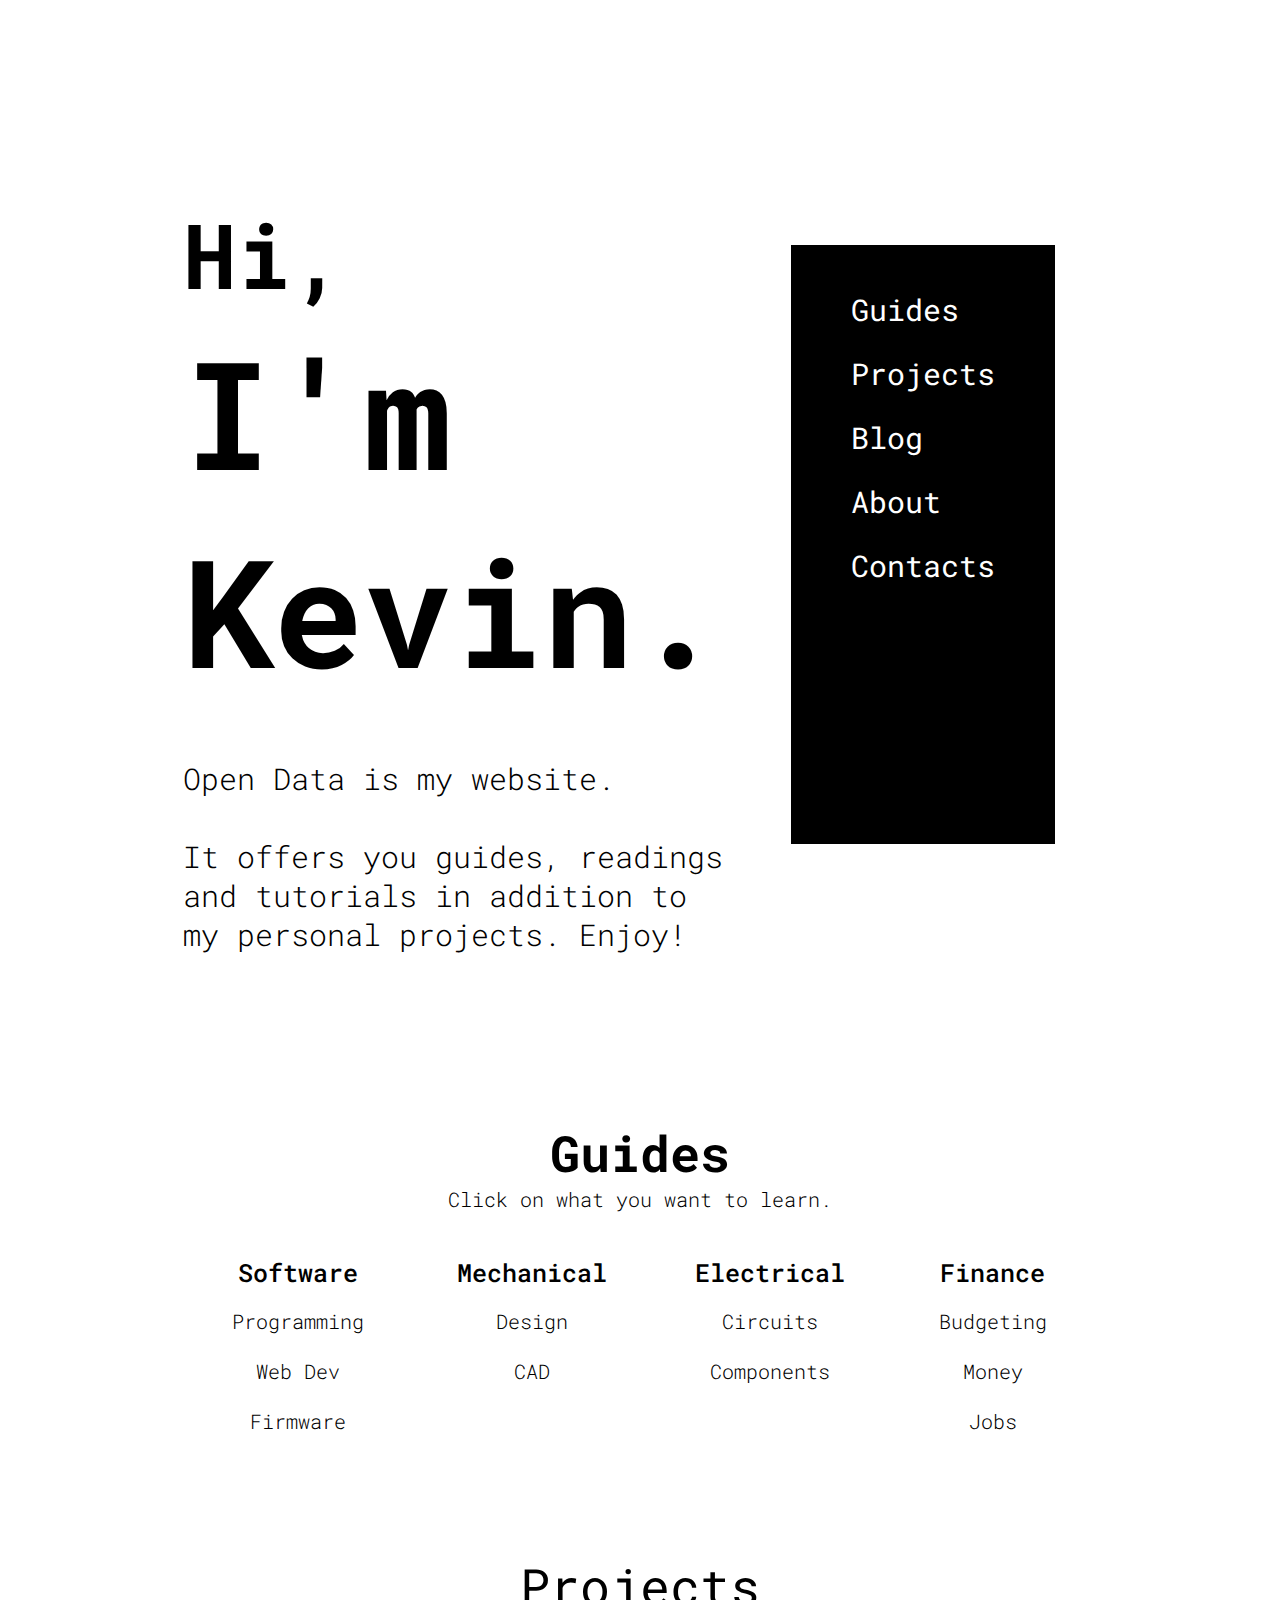
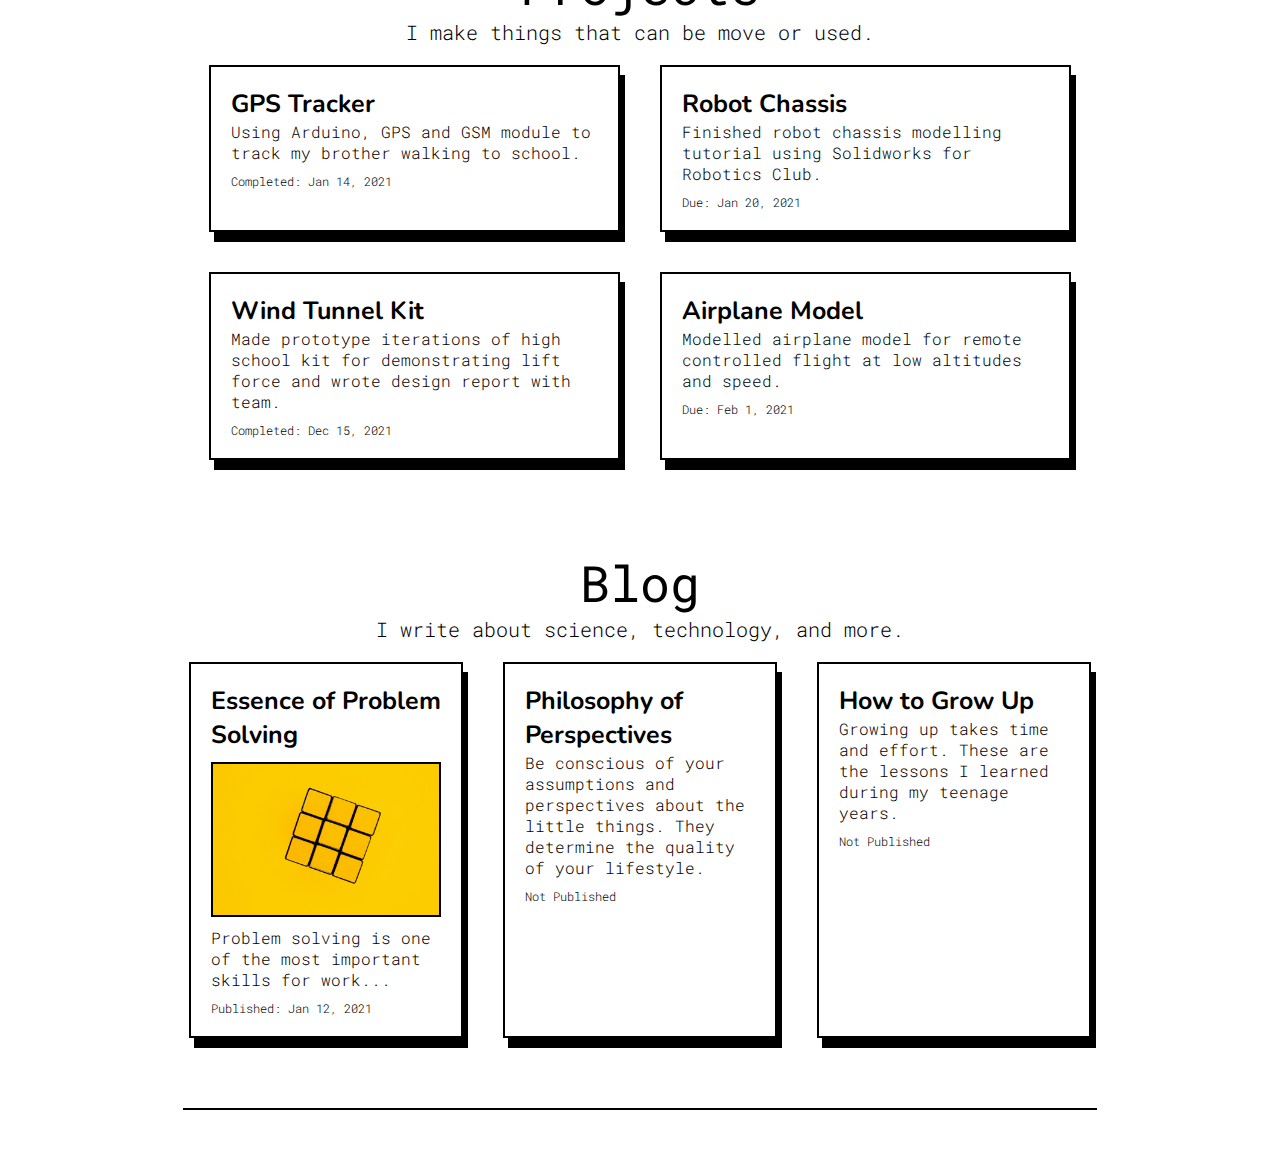
==== commit f6fee401: "Changed header of main file and created projects page" ====
--- a/index.html
+++ b/index.html
@@ -2,8 +2,8 @@
 <head>
     <meta charset="UTF-8">
     <meta name="viewport" content="width=1000, initial-scale=0.40">
-    <meta name="description" content="This is a database of guides, projects for engineering.">
-    <title>OPEN DATABASE</title>
+    <meta name="description" content="">
+    <title>Open Data</title>
     <link rel="stylesheet" href="style.css">
     <link rel="preconnect" href="https://fonts.gstatic.com">
     <link href="https://fonts.googleapis.com/css2?family=Roboto+Mono:wght@300;500&amp;display=swap" rel="stylesheet">
@@ -12,22 +12,17 @@
 </head>
 <body>
     <div class='container'>
-        <div class='header'>
-            <div class='title'>
-                <h1>OPEN</h1>
-                <div class='slogan'>
-                    <h5>open source database.</h5>
-                </div>
-            </div>
+        <div class='socials'>
+            <a id='linkedin' href="https://www.linkedin.com/in/kevin-ma-6abb85183/"><i class="fab fa-linkedin fa-3x"></i></a>
+            <a id='github' href="https://github.com/K1VN"><i class="fab fa-github fa-3x"></i></a>
+            <a id='youtube' href="https://www.youtube.com/channel/UCVElT_tWoC9Z_DVdt9XWT1g?guided_help_flow=5"><i class="fab fa-youtube fa-3x"></i></a>
         </div>
         <div class='intro'>
             <div class='intro_text'>
-                <h1>Hello</h1>
-                <h5>I'm Kevin.</h5>
-                <h5 id='about'>I'm 18 and I go to university for mechanical engineering.
-                    I like designing objects, and also taking pictures of them too.
-                </h5>
-                <h5 id='about_website'>My website offers you guides, readings and tutorials. Enjoy!</h5>
+                <h5>Hi,</h1>
+                <h1>I'm Kevin.</h5>
+                <h5 id='about'>Open Data is my website.<br><br>It offers you guides, readings
+                    and tutorials in addition to my personal projects. Enjoy!</h5>
             </div>
             <div class='menu'>
                 <ul>
@@ -43,7 +38,7 @@
             <h1 class='section_title'>Guides</h1>
             <h5 class='section_des'>Click on what you want to learn.</h5>
             <div class='guide_content'>
-                <div class='guide_block flicker'>
+                <div class='guide_block'>
                     <a id='guide_main' href="">Software</a>
                     <ul>
                         <li><a href="">Programming</a></li>
@@ -51,21 +46,21 @@
                         <li><a href="">Firmware</a></li>
                     </ul>
                 </div>
-                <div class='guide_block flicker'>
+                <div class='guide_block'>
                     <a id='guide_main' href="">Mechanical</a>
                     <ul>
                         <li><a href="">Design</a></li>
                         <li><a href="">CAD</a></li>
                     </ul>
                 </div>
-                <div class='guide_block flicker'>
+                <div class='guide_block'>
                     <a id='guide_main' href="">Electrical</a>
                     <ul>
                         <li><a href="">Circuits</a></li>
                         <li><a href="">Components</a></li>
                     </ul>
                 </div>
-                <div class='guide_block flicker'>
+                <div class='guide_block'>
                     <a id='guide_main' href="">Finance</a>
                     <ul>
                         <li><a href="">Budgeting</a></li>
@@ -76,19 +71,21 @@
             </div>
         </div>
         <div class='projects'>
-            <h1 class='section_title'>Projects</h1>
+            <div class='section_header'>
+                <a href='' id='projects' class='section_title'>Projects</a>
+                <a class='github_link' href="https://github.com/K1VN"><i class="fab fa-github fa-2x"></i></a>
+            </div>
+            <h5 class='section_des'>I make things that can be move or used.</h5>
             <div class='project_container'>
                 <div class='project_block'>
                     <h1 class='block_title'>GPS Tracker</h1>
                     <h5 class='block_des'>Using Arduino, GPS and GSM module to track my brother walking to school.</h5>
                     <h5 class='block_tag'>Completed: Jan 14, 2021</h5>
-                    <a class='github_link' href="https://github.com/K1VN"><i class="fab fa-github fa-2x"></i></a>
                 </div>
                 <div class='project_block'>
                     <h1 class='block_title'>Robot Chassis</h1>
                     <h5 class='block_des'>Finished robot chassis modelling tutorial using Solidworks for Robotics Club.</h5>
                     <h5 class='block_tag'>Due: Jan 20, 2021</h5>
-                    <a class='github_link' href="https://github.com/K1VN"><i class="fab fa-github fa-2x"></i></a>
                 </div>
             </div>
             <div class='project_container'>
@@ -98,18 +95,19 @@
                         and wrote design report with team.
                     </h5>
                     <h5 class='block_tag'>Completed: Dec 15, 2021</h5>
-                    <a class='github_link' href="https://github.com/K1VN"><i class="fab fa-github fa-2x"></i></a>
                 </div>
                 <div class='project_block'>
                     <h1 class='block_title'>Airplane Model</h1>
                     <h5 class='block_des'>Modelled airplane model for remote controlled flight at low altitudes and speed.</h5>
                     <h5 class='block_tag'>Due: Feb 1, 2021</h5>
-                    <a class='github_link' href="https://github.com/K1VN"><i class="fab fa-github fa-2x"></i></a>
                 </div>
             </div>
         </div>
         <div class='blog'>
-            <h1 class='section_title'>Blog</h1>
+            <div class='section_header'>
+                <a href='' id='blog' class='section_title'>Blog</a>
+                <a class='medium_link' href="https://k17vn.medium.com"><i class="fab fa-medium fa-3x"></i></a>
+            </div>
             <h5 class='section_des'>I write about science, technology, and more.</h5>
             <div class='blog_container'>
                 <div class='blog_block'>
@@ -118,7 +116,6 @@
                     <h5 class='block_des'>Problem solving is one of the most important skills for work...
                     </h5>
                     <h5 class='block_tag'>Published: Jan 12, 2021</h5>
-                    <a class='medium_link' href="https://k17vn.medium.com"><i class="fab fa-medium fa-3x"></i></a>
                 </div>
                 <div class='blog_block'>
                     <h1 class='block_title'>Philosophy of Perspectives</h1>
@@ -126,7 +123,6 @@
                         They determine the quality of your lifestyle.
                     </h5>
                     <h5 class='block_tag'>Not Published</h5>
-                    <a class='medium_link' href="https://k17vn.medium.com"><i class="fab fa-medium fa-3x"></i></a>
                 </div>
                 <div class='blog_block'>
                     <h1 class='block_title'>How to Grow Up</h1>
@@ -134,16 +130,11 @@
                         teenage years.
                     </h5>
                     <h5 class='block_tag'>Not Published</h5>
-                    <a class='medium_link' href="https://k17vn.medium.com"><i class="fab fa-medium fa-3x"></i></a>
                 </div>
             </div>
         </div>
         <div class='footer'>
-            <div class='socials'>
-                <a id='linkedin' href="https://www.linkedin.com/in/kevin-ma-6abb85183/"><i class="fab fa-linkedin fa-3x"></i></a>
-                <a id='github' href="https://github.com/K1VN"><i class="fab fa-github fa-3x"></i></a>
-                <a id='youtube' href="https://www.youtube.com/channel/UCVElT_tWoC9Z_DVdt9XWT1g?guided_help_flow=5"><i class="fab fa-youtube fa-3x"></i></a>
-            </div>
+
         </div>
     </div>
 </body>
--- a/style.css
+++ b/style.css
@@ -6,59 +6,39 @@
 
 .container {
     display: grid;
-    grid-template-columns: 1fr 1000px 1fr;
-    grid-template-rows: 1080px auto auto auto 100px;
-}
-
-/* Start of Header */
-
-.header {
-    width: 100%;
-    height: 100px;
-    display: flex;
-    align-items: center;
-    padding-left: 100px;
-    position: fixed;
-    background-color: black;
-    z-index: 1;
-}
-
-.title {
-    margin-right: 20px;
-    padding-right: 20px;
-    width: 60%;
-    display: flex;
-    align-items: center;
-}
-
-.title h1 {
-    font-family: 'Roboto Mono', monospace;
-    font-weight: 300;
-    font-size: 40px;
-    color: white;
-}
-
-.title h5 {
-    font-family: 'Roboto Mono', monospace;
-    font-weight: 300;
-    font-size: 20px;
-    color: white;
+    grid-template-columns: 1fr 5fr 1fr;
+    grid-template-rows: 20px 1080px auto auto auto auto;
+}
+
+.socials {
+    grid-column: 2;
+    grid-row: 1;
+    display: flex;
+    margin-top: 20px;
+}
+
+.socials i {
     margin-left: 20px;
 }
 
-.slogan {
-    margin-left: 20px;
-    border-left: 1px solid white;
-}
-
-/* End of Header */
+#linkedin {
+    color: #2867B2;
+}
+
+#github {
+    color: black;
+}
+
+#youtube {
+    color: #FF0000;
+}
+
 /* Start of Intro */
 
 .intro {
     grid-column: 2;
-    grid-row: 1 / span 1;
-    display: flex;
-    border-bottom: 1px black solid;
+    grid-row: 2 / span 1;
+    display: flex;
     padding-bottom: 50px;
     margin-top: 175px;
 }
@@ -70,7 +50,6 @@
 .intro h1 {
     font-family: 'Roboto Mono', monospace;
     font-size: 150px;
-    text-transform: uppercase;
 }
 
 .intro h5 {
@@ -107,11 +86,6 @@
 }
 
 #about {
-    font-size: 30px;
-    font-weight: 300;
-}
-
-#about_website {
     margin-top: 50px;
     font-size: 30px;
     font-weight: 300;
@@ -122,9 +96,19 @@
 
 .projects {
     grid-column: 2;
-    grid-row: 3 / span 1;
-    border-bottom: 1px black solid;
-    padding-bottom: 50px;
+    grid-row: 4 / span 1;
+    padding-bottom: 50px;
+}
+
+#projects {
+    text-decoration: none;
+    color: black;
+}
+
+.section_header {
+    display: flex;
+    justify-content: center;
+    align-items: center;
 }
 
 .section_title {
@@ -148,8 +132,7 @@
 }
 
 .project_block {
-    min-width: 45%;
-    max-width: 45%;
+    width: 45%;
     margin: 20px;
     padding: 20px;
     border: 2px black solid;
@@ -157,10 +140,6 @@
     transition: background-color 0.3s, color 0.3s, box-shadow 0.2s;
 }
 
-.project_block:hover > .github_link {
-    color: white;
-}
-
 .project_block:hover {
     background-color: black;
     color: white;
@@ -174,13 +153,13 @@
 .block_des {
     font-family: 'Roboto Mono', monospace;
     font-weight: 300;
-    font-size: 20px;
+    font-size: 16px;
 }
 
 .block_tag {
     font-family: 'Roboto Mono', monospace;
     font-weight: 300;
-    font-size: 15px;
+    font-size: 12px;
     margin-top: 10px;
 }
 
@@ -189,20 +168,13 @@
     color: black;
 }
 
-@media (max-width: 800px) {
-    .intro, .project, .guides, .blog {
-        margin: 0 20px;
-    }
-}
-
 /* End of Projects */
 /* Start of Guides */
 
 .guides {
     grid-column: 2;
-    grid-row: 2 / span 1;
-    border-bottom: 1px black solid;
-    padding-bottom: 200px;
+    grid-row: 3 / span 1;
+    padding-bottom: 50px;
 }
 
 .guide_content {
@@ -243,25 +215,9 @@
     font-weight: 500;
 }
 
-@keyframes flicker {
-    0% {
-        background-color: white;
-        color: black;
-    }
-    50% {
-        background-color: black;
-        color: white;
-    }
-    100% {
-        background-color: white;
-        color: black;
-    }
-}
-
-.flicker a:hover {
-    animation-name: flicker;
-    animation-duration: 1s;
-    animation-iteration-count: infinite;
+.guide_block a:hover {
+    background-color: black;
+    color: white;
 }
 
 /* End of Guides */
@@ -269,9 +225,14 @@
 
 .blog {
     grid-column: 2;
-    grid-row: 4 / span 1;
-    padding-bottom: 50px;
-    border-bottom: 1px black solid;
+    grid-row: 5 / span 1;
+    padding-bottom: 50px;
+    border-bottom: 2px black solid;
+}
+
+#blog {
+    text-decoration: none;
+    color: black;
 }
 
 .blog_container {
@@ -324,7 +285,7 @@
 
 .footer {
     grid-column: 1 / span 5;
-    grid-row: 5 / span 1;
+    grid-row: 6 / span 1;
     padding: 20px;
     display: flex;
     align-items: center;
@@ -336,19 +297,3 @@
     font-weight: 300;
     font-size: 20px;
 }
-
-.socials i {
-    margin-left: 20px;
-}
-
-#linkedin {
-    color: #2867B2;
-}
-
-#github {
-    color: black;
-}
-
-#youtube {
-    color: #FF0000;
-}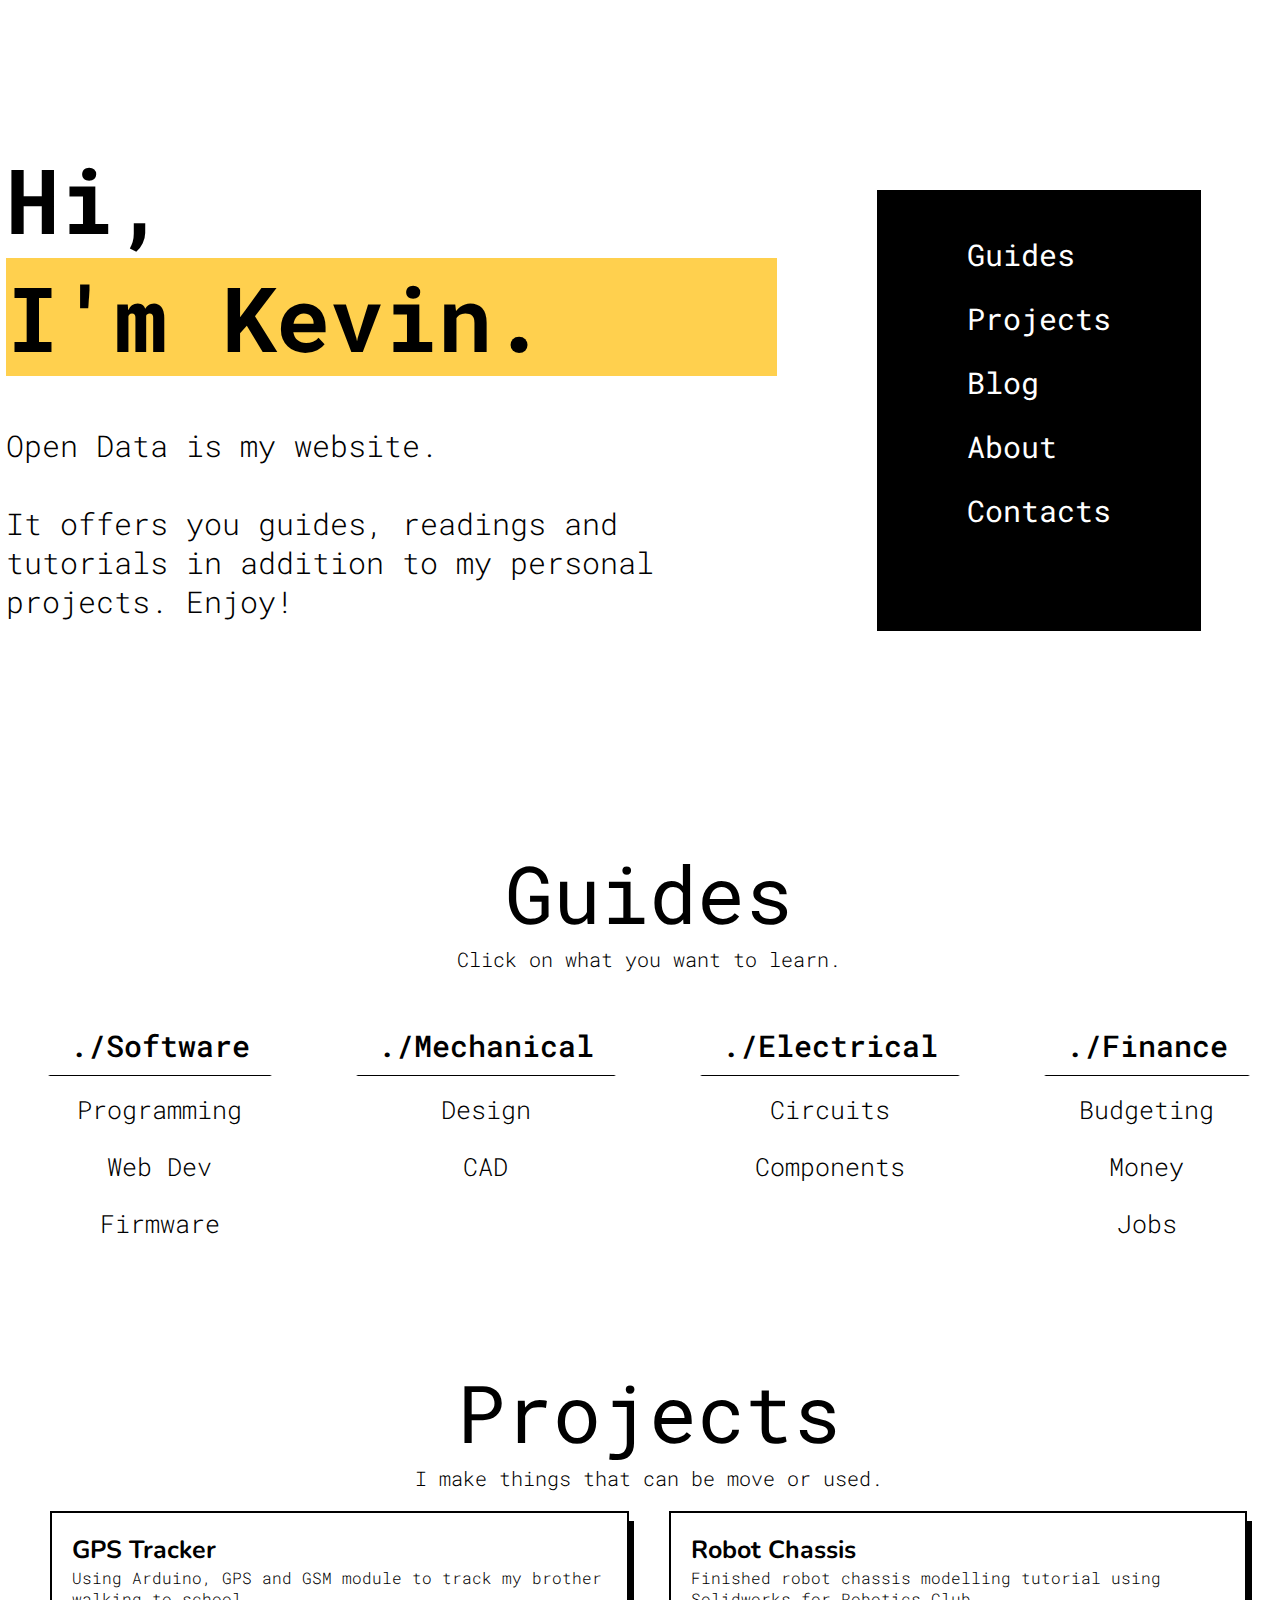
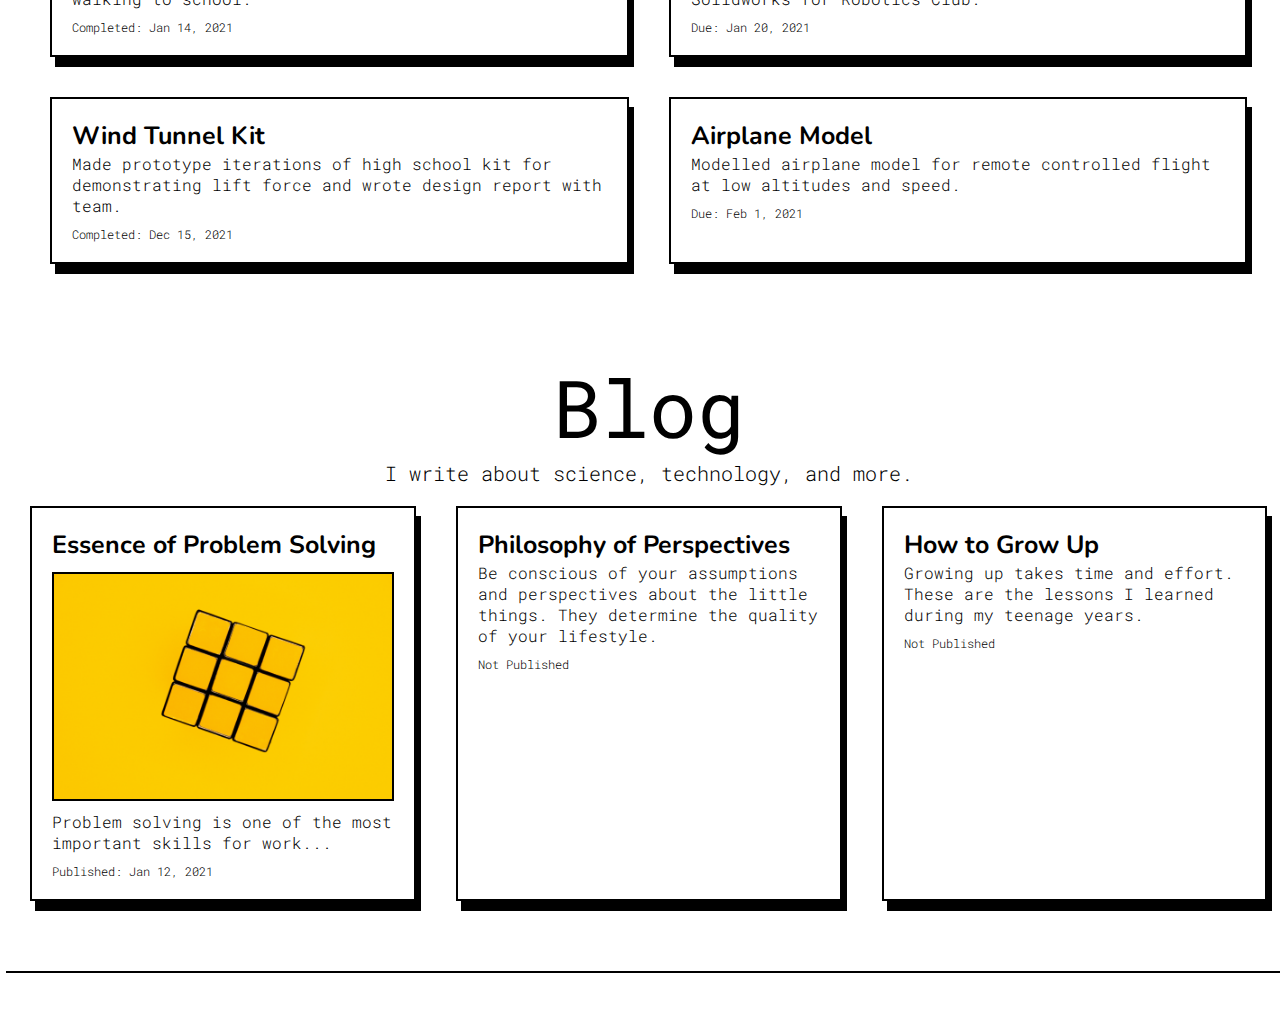
==== commit c7c2d350: "Made changes to main page and edited project page" ====
--- a/index.html
+++ b/index.html
@@ -19,8 +19,8 @@
         </div>
         <div class='intro'>
             <div class='intro_text'>
-                <h5>Hi,</h1>
-                <h1>I'm Kevin.</h5>
+                <h5 id='hi'>Hi,</h5>
+                <h1 id='name'>I'm Kevin.</h1>
                 <h5 id='about'>Open Data is my website.<br><br>It offers you guides, readings
                     and tutorials in addition to my personal projects. Enjoy!</h5>
             </div>
@@ -35,11 +35,11 @@
             </div>
         </div>
         <div class='guides'>
-            <h1 class='section_title'>Guides</h1>
+            <a href="" class='section_title'>Guides</a>
             <h5 class='section_des'>Click on what you want to learn.</h5>
             <div class='guide_content'>
                 <div class='guide_block'>
-                    <a id='guide_main' href="">Software</a>
+                    <a id='guide_main' href="">./Software</a>
                     <ul>
                         <li><a href="">Programming</a></li>
                         <li><a href="">Web Dev</a></li>
@@ -47,21 +47,21 @@
                     </ul>
                 </div>
                 <div class='guide_block'>
-                    <a id='guide_main' href="">Mechanical</a>
+                    <a id='guide_main' href="">./Mechanical</a>
                     <ul>
                         <li><a href="">Design</a></li>
                         <li><a href="">CAD</a></li>
                     </ul>
                 </div>
                 <div class='guide_block'>
-                    <a id='guide_main' href="">Electrical</a>
+                    <a id='guide_main' href="">./Electrical</a>
                     <ul>
                         <li><a href="">Circuits</a></li>
                         <li><a href="">Components</a></li>
                     </ul>
                 </div>
                 <div class='guide_block'>
-                    <a id='guide_main' href="">Finance</a>
+                    <a id='guide_main' href="">./Finance</a>
                     <ul>
                         <li><a href="">Budgeting</a></li>
                         <li><a href="">Money</a></li>
@@ -72,7 +72,7 @@
         </div>
         <div class='projects'>
             <div class='section_header'>
-                <a href='' id='projects' class='section_title'>Projects</a>
+                <a href="" class='section_title'>Projects</a>
                 <a class='github_link' href="https://github.com/K1VN"><i class="fab fa-github fa-2x"></i></a>
             </div>
             <h5 class='section_des'>I make things that can be move or used.</h5>
@@ -105,7 +105,7 @@
         </div>
         <div class='blog'>
             <div class='section_header'>
-                <a href='' id='blog' class='section_title'>Blog</a>
+                <a href="" class='section_title'>Blog</a>
                 <a class='medium_link' href="https://k17vn.medium.com"><i class="fab fa-medium fa-3x"></i></a>
             </div>
             <h5 class='section_des'>I write about science, technology, and more.</h5>
--- a/style.css
+++ b/style.css
@@ -7,7 +7,7 @@
 .container {
     display: grid;
     grid-template-columns: 1fr 5fr 1fr;
-    grid-template-rows: 20px 1080px auto auto auto auto;
+    grid-template-rows: 20px 800px auto auto auto auto;
 }
 
 .socials {
@@ -40,19 +40,18 @@
     grid-row: 2 / span 1;
     display: flex;
     padding-bottom: 50px;
-    margin-top: 175px;
+    margin-top: 120px;
 }
 
 .intro_text {
     width: 60%;
 }
 
-.intro h1 {
-    font-family: 'Roboto Mono', monospace;
-    font-size: 150px;
-}
-
-.intro h5 {
+#name {
+    background-color: #ffd04e;
+}
+
+.intro h5, .intro h1 {
     font-family: 'Roboto Mono', monospace;
     font-size: 90px;
 }
@@ -61,8 +60,8 @@
     height: 70%;
     margin-top: 50px;
     background-color: black;
-    padding: 20px 60px;
-    margin-left: 60px;
+    padding: 20px 80px;
+    margin-left: 100px;
 }
 
 .menu ul {
@@ -78,6 +77,7 @@
     text-decoration: none;
     color: white;
     font-size: 30px;
+    padding: 10px;
 }
 
 .menu a:hover {
@@ -100,11 +100,6 @@
     padding-bottom: 50px;
 }
 
-#projects {
-    text-decoration: none;
-    color: black;
-}
-
 .section_header {
     display: flex;
     justify-content: center;
@@ -113,10 +108,16 @@
 
 .section_title {
     font-family: 'Roboto Mono', monospace;
-    font-size: 50px;
+    font-size: 80px;
     margin-top: 20px;
     display: block;
     text-align: center;
+    text-decoration: none;
+    color: black;
+}
+
+.section_title:hover {
+    text-decoration: underline;
 }
 
 .section_des {
@@ -202,7 +203,7 @@
 
 .guide_block a {
     font-family: 'Roboto Mono', monospace;
-    font-size: 20px;
+    font-size: 25px;
     font-weight: 300;
     text-decoration: none;
     display: block;
@@ -211,8 +212,10 @@
 }
 
 #guide_main {
-    font-size: 25px;
+    font-size: 30px;
     font-weight: 500;
+    padding: 10px 20px;
+    border-bottom: 1px black solid;
 }
 
 .guide_block a:hover {
@@ -228,11 +231,6 @@
     grid-row: 5 / span 1;
     padding-bottom: 50px;
     border-bottom: 2px black solid;
-}
-
-#blog {
-    text-decoration: none;
-    color: black;
 }
 
 .blog_container {
